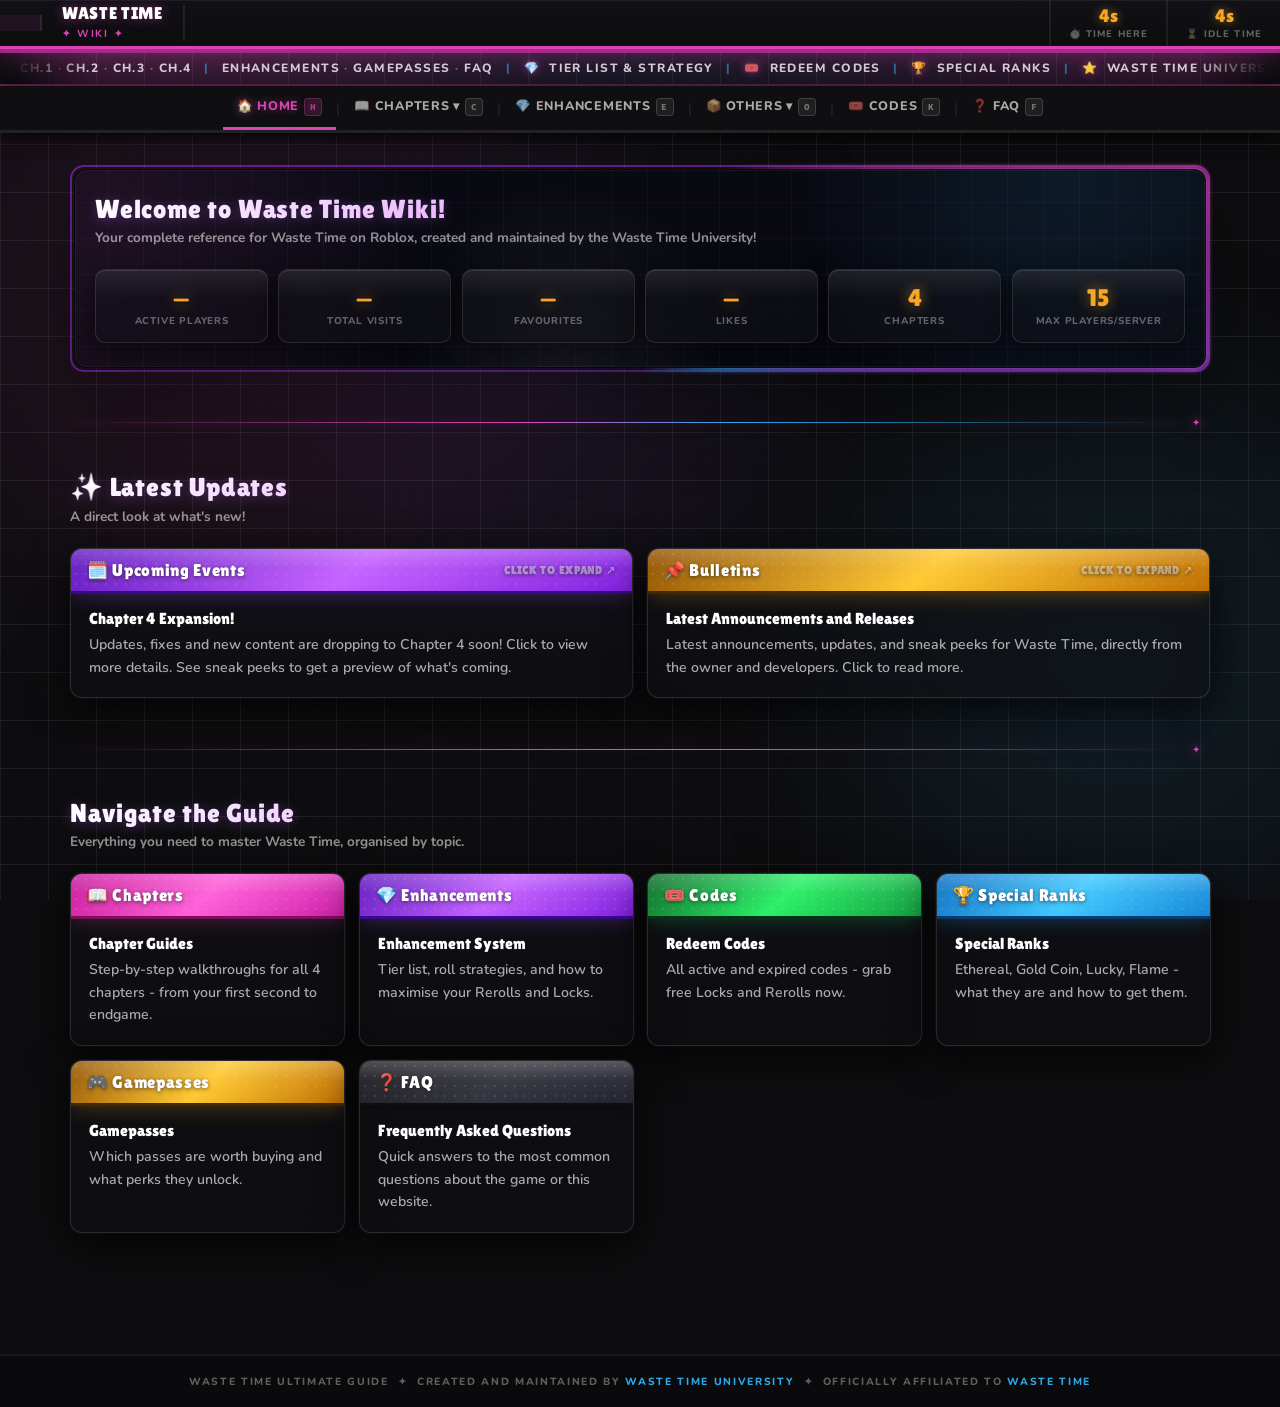
==== Backups/Backup 1/index.html @ 061e4eab "Release 2 HOTFIX + QoL and Optimisation improvements" ====
<!DOCTYPE html>
<html lang="en">
<head>
<meta charset="UTF-8"/>
<meta name="viewport" content="width=device-width, initial-scale=1.0"/>

<title>Waste Time Wiki</title>
<link rel="icon" type="image/png" href="img/favicon.png">
<link rel="stylesheet" href="styles.css"/>


<link rel="preconnect" href="https://fonts.googleapis.com">
<link rel="preconnect" href="https://fonts.gstatic.com" crossorigin>

<link href="https://fonts.googleapis.com/css2?family=Lilita+One&family=Nunito:wght@400;600;700;800;900&display=swap" rel="stylesheet"/>
<link href="https://fonts.googleapis.com/css2?family=Source+Code+Pro:ital,wght@0,200..900;1,200..900&display=swap" rel="stylesheet">
<link href="https://fonts.googleapis.com/css2?family=Rajdhani:wght@500;600;700&family=Oxanium:wght@400;600;700;800&display=swap" rel="stylesheet">
</head>

<body>

<div id="scroll-progress"></div>
<canvas id="bg-canvas"></canvas>

<!-- -- HEADER -- -->
<header class="site-header">
  <div class="header-logo-wrap">
    <img src="img/l_ogo.webp" alt="Waste Time" class="header-logo" onerror="this.style.display='none'"/>
  </div>
  <div class="header-title-block">
    <div class="header-title">WASTE TIME</div>
    <div class="header-sub">✦ Wiki ✦</div>
  </div>
  <div class="header-stats">
    <div class="hstat" title="Time you've spent on this guide">
      <span class="hstat-val" id="hdr-session">0s</span>
      <span class="hstat-lbl">⏱️ Time Here</span>
    </div>
    <div class="hstat">
      <span class="hstat-val" id="hdr-counter">0s</span>
      <span class="hstat-lbl">⏳ Idle Time</span>
    </div>
  </div>
  <button class="nav-hamburger" id="nav-hamburger" onclick="toggleMobileNav()" aria-label="Menu">☰</button>
</header>

<!-- -- TICKER -- -->
<div class="ticker-wrap"><div class="ticker-inner">
  <span class="tk-accent">✦</span>&nbsp; CH.1 <span class="tk-dim">·</span> CH.2 <span class="tk-dim">·</span> CH.3 <span class="tk-dim">·</span> CH.4 <span class="tk-sep">|</span> ENHANCEMENTS <span class="tk-dim">·</span> GAMEPASSES <span class="tk-dim">·</span> FAQ <span class="tk-sep">|</span> <span class="tk-accent">💎</span>&nbsp; TIER LIST &amp; STRATEGY <span class="tk-sep">|</span> <span class="tk-accent">🎟️</span>&nbsp; REDEEM CODES <span class="tk-sep">|</span> <span class="tk-accent">🏆</span>&nbsp; SPECIAL RANKS <span class="tk-sep">|</span> <span class="tk-accent">⭐</span>&nbsp; WASTE TIME UNIVERSITY WIKI <span class="tk-sep">|</span>&nbsp;&nbsp;
  <span class="tk-accent">✦</span>&nbsp; CH.1 <span class="tk-dim">·</span> CH.2 <span class="tk-dim">·</span> CH.3 <span class="tk-dim">·</span> CH.4 <span class="tk-sep">|</span> ENHANCEMENTS <span class="tk-dim">·</span> GAMEPASSES <span class="tk-dim">·</span> FAQ <span class="tk-sep">|</span> <span class="tk-accent">💎</span>&nbsp; TIER LIST &amp; STRATEGY <span class="tk-sep">|</span> <span class="tk-accent">🎟️</span>&nbsp; REDEEM CODES <span class="tk-sep">|</span> <span class="tk-accent">🏆</span>&nbsp; SPECIAL RANKS <span class="tk-sep">|</span> <span class="tk-accent">⭐</span>&nbsp; WASTE TIME UNIVERSITY WIKI <span class="tk-sep">|</span>&nbsp;&nbsp;
</div></div>

<!-- -- NAV -- -->
<nav class="nav-wrapper">
  <div class="nav-inner">
  </div>
  <div class="nav-links" id="nav-links">
    <button class="nav-btn active" id="nav-home" onclick="showTab('home');closeMobileNav()">🏠 Home<span class="kbd-hint">H</span></button>
    <span class="nav-sep">|</span>
    <div class="nav-group">
      <button class="nav-btn" id="nav-chapters" onclick="showTab('chapters');closeMobileNav()">📖 Chapters ▾<span class="kbd-hint">C</span></button>
      <div class="nav-dropdown">
        <button class="nav-dropdown-item" onclick="showTab('chapters');showChapter(1);closeMobileNav()">Chapter 1</button>
        <button class="nav-dropdown-item" onclick="showTab('chapters');showChapter(2);closeMobileNav()">Chapter 2</button>
        <button class="nav-dropdown-item" onclick="showTab('chapters');showChapter(3);closeMobileNav()">Chapter 3</button>
        <button class="nav-dropdown-item" onclick="showTab('chapters');showChapter(4);closeMobileNav()">Chapter 4</button>
      </div>
    </div>
    <span class="nav-sep">|</span>
    <button class="nav-btn" id="nav-enhancements" onclick="showTab('enhancements');closeMobileNav()">💎 Enhancements<span class="kbd-hint">E</span></button>
    <span class="nav-sep">|</span>
    <div class="nav-group">
      <button class="nav-btn" id="nav-others" onclick="showTab('others');closeMobileNav()">📦 Others ▾<span class="kbd-hint">O</span></button>
      <div class="nav-dropdown">
        <button class="nav-dropdown-item" onclick="showTab('others');showOthersTab('special-ranks');closeMobileNav()">🏆 Special Ranks</button>
        <button class="nav-dropdown-item" onclick="showTab('others');showOthersTab('gamepasses');closeMobileNav()">🎮 Gamepasses</button>
      </div>
    </div>
    <span class="nav-sep">|</span>
    <button class="nav-btn" id="nav-codes" onclick="showTab('codes');closeMobileNav()">🎟️ Codes<span class="kbd-hint">K</span></button>
    <span class="nav-sep">|</span>
    <button class="nav-btn" id="nav-faq" onclick="showTab('faq');closeMobileNav()">❓ FAQ<span class="kbd-hint">F</span></button>
  </div>
</nav>

<!-- -- MAIN -- -->
<main class="site-main">

  <!-- HOME -->
  <div id="tab-home" class="tab-panel active">
    <div class="section-block">
    <div class="hero-panel-outer" style="border: 2.5px solid rgba(157, 42, 224, 0.621);">
    <div class="hero-panel">
      <div class="hero-grid-bg"></div>
      <div class="hero-panel-content">
      <div class="section-title">Welcome to Waste Time Wiki!</div>
      <div class="section-sub">Your complete reference for Waste Time on Roblox, created and maintained by the Waste Time University!</div>
      <div class="quick-stat-grid">
        <div class="quick-stat">
          <span class="quick-stat-num" id="stat-active"><span class="skel"></span></span>
          <span class="quick-stat-label">Active Players</span>
          <span class="live-badge" id="live-badge" style="display:none;"><span class="live-dot"></span>LIVE</span>
        </div>
        <div class="quick-stat"><span class="quick-stat-num" id="stat-visits"><span class="skel"></span></span><span class="quick-stat-label">Total Visits</span></div>
        <div class="quick-stat"><span class="quick-stat-num" id="stat-favorites"><span class="skel"></span></span><span class="quick-stat-label">Favourites</span></div>
        <div class="quick-stat"><span class="quick-stat-num" id="stat-likes"><span class="skel"></span></span><span class="quick-stat-label">Likes</span></div>
        <div class="quick-stat"><span class="quick-stat-num">4</span><span class="quick-stat-label">Chapters</span></div>
        <div class="quick-stat"><span class="quick-stat-num" id="stat-maxplayers"><span class="skel"></span></span><span class="quick-stat-label">Max Players/Server</span></div>
      </div>
      </div><!-- end hero-panel-content -->
    </div><!-- end hero-panel -->
    </div><!-- end hero-panel-outer -->
    </div><!-- end section-block -->

    <div class="glow-divider"></div>

        <div class="section-block">
      <div class="section-title">✨ Latest Updates</div> <!--Need to update on arrival of new data...-->
      <div class="section-sub">A direct look at what's new!</div>
      <div class="hero-2col">
        <div class="game-panel home-expand-card" style="cursor:pointer;" onclick="openModal('modal-events')">
          <div class="panel-bar purple">
            <span>🗓️ Upcoming Events</span>
            <span style="margin-left:auto;font-size:0.7rem;font-weight:800;color:rgba(255,255,255,0.45);letter-spacing:0.08em;">CLICK TO EXPAND ↗</span>
          </div>
          <div class="panel-body">
            <div class="card-title">Chapter 4 Expansion!</div>
            <div class="card-body">Updates, fixes and new content are dropping to Chapter 4 soon! Click to view more details. See sneak peeks to get a preview of what's coming.</div>
          </div>
        </div>
        <div class="game-panel home-expand-card" style="cursor:pointer;" onclick="openModal('modal-bulletins')">
          <div class="panel-bar gold">
            <span>📌 Bulletins</span>
            <span style="margin-left:auto;font-size:0.7rem;font-weight:800;color:rgba(255,255,255,0.45);letter-spacing:0.08em;">CLICK TO EXPAND ↗</span>
          </div>
          <div class="panel-body">
            <div class="card-title">Latest Announcements and Releases</div>
            <div class="card-body">Latest announcements, updates, and sneak peeks for Waste Time, directly from the owner and developers. Click to read more.</div>
          </div>
        </div>
      </div>
    </div>

    <div class="glow-divider"></div>

    <div class="section-block">
      <div class="section-title">Navigate the Guide</div>
      <div class="section-sub">Everything you need to master Waste Time, organised by topic.</div>
      <div class="panel-grid" style="grid-template-columns:repeat(auto-fit,minmax(220px,1fr));">
        <div class="game-panel nav-guide-card" style="cursor:pointer" onclick="showTab('chapters');showChapter(1)">
          <div class="panel-bar pink"><span>📖 Chapters</span></div>
          <div class="panel-body">
            <div class="card-title">Chapter Guides</div>
            <div class="card-body">Step-by-step walkthroughs for all 4 chapters - from your first second to endgame.</div>
          </div>
        </div>
        <div class="game-panel nav-guide-card" style="cursor:pointer" onclick="showTab('enhancements')">
          <div class="panel-bar purple"><span>💎 Enhancements</span></div>
          <div class="panel-body">
            <div class="card-title">Enhancement System</div>
            <div class="card-body">Tier list, roll strategies, and how to maximise your Rerolls and Locks.</div>
          </div>
        </div>
        <div class="game-panel nav-guide-card" style="cursor:pointer" onclick="showTab('codes')">
          <div class="panel-bar green"><span>🎟️ Codes</span></div>
          <div class="panel-body">
            <div class="card-title">Redeem Codes</div>
            <div class="card-body">All active and expired codes - grab free Locks and Rerolls now.</div>
          </div>
        </div>
        <div class="game-panel nav-guide-card" style="cursor:pointer" onclick="showTab('others');showOthersTab('special-ranks')">
          <div class="panel-bar blue"><span>🏆 Special Ranks</span></div>
          <div class="panel-body">
            <div class="card-title">Special Ranks</div>
            <div class="card-body">Ethereal, Gold Coin, Lucky, Flame - what they are and how to get them.</div>
          </div>
        </div>
        <div class="game-panel nav-guide-card" style="cursor:pointer" onclick="showTab('others');showOthersTab('gamepasses')">
          <div class="panel-bar gold"><span>🎮 Gamepasses</span></div>
          <div class="panel-body">
            <div class="card-title">Gamepasses</div>
            <div class="card-body">Which passes are worth buying and what perks they unlock.</div>
          </div>
        </div>
        <div class="game-panel nav-guide-card" style="cursor:pointer" onclick="showTab('faq')">
          <div class="panel-bar dark"><span>❓ FAQ</span></div>
          <div class="panel-body">
            <div class="card-title">Frequently Asked Questions</div>
            <div class="card-body">Quick answers to the most common questions about the game or this website.</div>
          </div>
        </div>
      </div>
    </div>
  </div>

  <!-- CHAPTERS -->
  <div id="tab-chapters" class="tab-panel">
    <div class="section-title">Chapter Guides</div>
    <div class="section-sub">Select a chapter below.</div>
    <div class="chapter-tab-row">
      <button class="chapter-pill active" onclick="showChapter(1)">Chapter 1</button>
      <button class="chapter-pill"        onclick="showChapter(2)">Chapter 2</button>
      <button class="chapter-pill"        onclick="showChapter(3)">Chapter 3</button>
      <button class="chapter-pill"        onclick="showChapter(4)">Chapter 4</button>
    </div>

    <div id="chapter-1" class="chapter-content">
      <div class="game-panel" style="margin-bottom:14px;">
        <div class="panel-bar pink"><span>📖 Chapter 1</span><button class="panel-x">✕</button></div>
        <div class="panel-body"><div class="card-title">-</div><div class="card-body">-</div></div>
      </div>
      <div class="panel-grid">
        <div class="game-panel"><div class="panel-bar gold"><span>💰 Currency</span></div><div class="panel-body"><div class="card-title">-</div><div class="card-body">-</div></div></div>
        <div class="game-panel"><div class="panel-bar blue"><span>🎯 Milestones</span></div><div class="panel-body"><div class="card-title">-</div><div class="card-body">-</div></div></div>
        <div class="game-panel"><div class="panel-bar green"><span>💡 Tips</span></div><div class="panel-body"><div class="card-title">-</div><div class="card-body">-</div></div></div>
      </div>
    </div>

    <div id="chapter-2" class="chapter-content" style="display:none;">
      <div class="game-panel" style="margin-bottom:14px;">
        <div class="panel-bar blue"><span>📖 Chapter 2</span><button class="panel-x">✕</button></div>
        <div class="panel-body"><div class="card-title">-</div><div class="card-body">-</div></div>
      </div>
      <div class="coming-soon"><span class="coming-soon-icon">⚙️</span><h3>Data Incoming</h3><p>-</p></div>
    </div>

    <div id="chapter-3" class="chapter-content" style="display:none;">
      <div class="game-panel" style="margin-bottom:14px;">
        <div class="panel-bar gold"><span>📖 Chapter 3</span><button class="panel-x">✕</button></div>
        <div class="panel-body"><div class="card-title">-</div><div class="card-body">-</div></div>
      </div>
      <div class="coming-soon"><span class="coming-soon-icon">⚙️</span><h3>Data Incoming</h3><p>-</p></div>
    </div>

    <div id="chapter-4" class="chapter-content" style="display:none;">
      <div class="game-panel" style="margin-bottom:14px;">
        <div class="panel-bar purple"><span>📖 Chapter 4</span><button class="panel-x">✕</button></div>
        <div class="panel-body"><div class="card-title">-</div><div class="card-body">-</div></div>
      </div>
      <div class="coming-soon"><span class="coming-soon-icon">⚙️</span><h3>Data Incoming</h3><p>-</p></div>
    </div>
  </div>

  <!-- ENHANCEMENTS -->
  <div id="tab-enhancements" class="tab-panel">
  <!-- Enhancement tab-specific inline styles used only for the tier list and enhancement cards -->
  <style>
  /* Enhancement tab-specific styles */
  .enh-pill{padding:6px 14px;border-radius:20px;font-size:0.75rem;font-weight:800;letter-spacing:0.06em;display:inline-flex;align-items:center;gap:6px;}
  .enh-pill.green{background:rgba(34,196,94,0.12);border:1.5px solid rgba(34,196,94,0.4);color:#22c45e;}
  .enh-pill.purple{background:rgba(168,85,247,0.12);border:1.5px solid rgba(168,85,247,0.4);color:#c084fc;}
  .enh-pill.blue{background:rgba(46,168,232,0.12);border:1.5px solid rgba(46,168,232,0.4);color:#2ea8e8;}
  .enh-pill.gold{background:rgba(245,166,35,0.12);border:1.5px solid rgba(245,166,35,0.4);color:#f5a623;}
  .enh-pill.black{background:rgba(80, 80, 79, 0.12);border:1.5px solid rgba(15, 15, 15, 0.4);color:#040404;}
  .tier-row{display:grid;grid-template-columns:60px 1fr 110px 90px;align-items:center;gap:10px;padding:9px 14px;border-radius:8px;margin-bottom:5px;border:1.5px solid transparent;cursor:pointer;transition:all .18s;position:relative;background:rgba(255,255,255,0.02);overflow:hidden;}
  .tier-row::after{content:'';position:absolute;inset:0;background:var(--tier-grad,transparent);opacity:0.13;pointer-events:none;border-radius:8px;transition:opacity .18s;}
  .tier-row:hover::after{opacity:0.22;}
  .tier-row:hover{background:rgba(255,255,255,0.05);}
  .tier-row.active{background:rgba(255,255,255,0.06);border-color:rgba(255,255,255,0.15);}
  .tier-left-bar{position:absolute;left:0;top:5px;bottom:5px;width:3px;border-radius:3px;}
  .tier-badge{font-family:'Lilita One',cursive;font-size:0.95rem;padding:4px 0;border-radius:6px;text-align:center;font-weight:700;border:2px solid currentColor;width:48px;}
  .tier-rarity{font-size:0.88rem;font-weight:700;color:rgba(255,255,255,0.6);}
  .tier-boost{font-family:'Lilita One',cursive;font-size:1.05rem;text-align:right;}
  .tier-access{font-size:0.68rem;font-weight:800;text-align:right;white-space:nowrap;overflow:visible;}
  .method-card{display:flex;gap:14px;align-items:flex-start;padding:13px 14px;border-radius:8px;background:rgba(255,255,255,0.03);border:1.5px solid rgba(255,255,255,0.07);margin-bottom:8px;transition:border-color .18s;}
  .method-card:hover{border-color:rgba(255,255,255,0.13);}
  .method-icon{font-size:1.5rem;flex-shrink:0;width:42px;height:42px;display:flex;align-items:center;justify-content:center;border-radius:8px;background:rgba(255,255,255,0.05);}
  .method-title{font-family:'Nunito',sans-serif;font-weight:800;font-size:0.93rem;color:#fff;margin-bottom:4px;}
  .method-desc{font-size:0.82rem;font-weight:600;color:rgba(255,255,255,0.52);line-height:1.58;}
  .shop-card{border-radius:10px;padding:14px 10px;text-align:center;position:relative;border:2px solid transparent;transition:all .18s;cursor:default;}
  .shop-card:hover{transform:translateY(-2px);}
  .shop-card.reroll{background:linear-gradient(160deg,#2a1050,#1a0838);border-color:rgba(168,85,247,0.4);}
  .shop-card.lock{background:linear-gradient(160deg,#102050,#081030);border-color:rgba(46,168,232,0.4);}
  .shop-card.best{border-color:var(--gold);box-shadow:0 0 18px rgba(245,166,35,0.2);}
  .best-tag{position:absolute;top:-10px;left:50%;transform:translateX(-50%);background:var(--gold);color:#000;font-size:0.6rem;font-weight:900;padding:2px 10px;border-radius:10px;letter-spacing:0.08em;white-space:nowrap;}
  .shop-amount{font-family:'Lilita One',cursive;font-size:1.15rem;color:#fff;display:block;margin:6px 0 2px;}
  .shop-price{font-size:0.8rem;font-weight:800;color:var(--gold);display:flex;align-items:center;justify-content:center;gap:4px;margin-top:5px;}
  .sim-ccy-row{display:flex;align-items:center;gap:10px;padding:8px 10px;border-radius:7px;margin-bottom:5px;background:#111115;border:1.5px solid rgba(255,255,255,0.06);transition:border-color .18s;}
  .sim-ccy-row:hover{border-color:rgba(255,255,255,0.14);}
  .ccy-icon{width:32px;height:32px;border-radius:7px;display:flex;align-items:center;justify-content:center;font-size:1.1rem;flex-shrink:0;}
  .ccy-name{font-weight:800;font-size:0.9rem;flex:1;}
  .ccy-tag{font-size:0.6rem;font-weight:800;padding:2px 7px;border-radius:5px;white-space:nowrap;}
  .ch-block{border-radius:9px;overflow:hidden;border:1.5px solid;}
  .ch-header{padding:8px 14px;font-family:'Lilita One',cursive;font-size:0.9rem;text-shadow:0 1px 3px rgba(0,0,0,0.5);}
  .ch-body{padding:10px 12px;}
  .updated-pill{display:inline-flex;align-items:center;gap:7px;padding:5px 13px;border-radius:20px;background:rgba(34,196,94,0.1);border:1.5px solid rgba(34,196,94,0.3);font-size:0.72rem;font-weight:800;color:#22c45e;letter-spacing:0.05em;margin-bottom:18px;}
  .blink-dot{width:7px;height:7px;border-radius:50%;background:#22c45e;box-shadow:0 0 6px #22c45e;animation:blinkDot 1.4s ease-in-out infinite;}
  @keyframes blinkDot{0%,100%{opacity:1;box-shadow:0 0 6px #22c45e}50%{opacity:0.2;box-shadow:none}}
  @media(max-width:500px){
    .tier-row{grid-template-columns:52px 1fr 90px auto;gap:6px;padding:8px 10px;}
    .tier-access{font-size:0.62rem;max-width:80px;text-align:right;}
    .tier-boost{font-size:0.9rem;}
    .tier-list-header{grid-template-columns:52px 1fr 90px auto !important;gap:6px !important;padding:0 10px 8px !important;}
  }
  </style>

    <div class="section-title">💎 Enhancements</div>
    <div class="section-sub">Randomised boost multipliers applied to each in-game currency - one of the most impactful progression systems in Waste Time.</div>

    <!-- Updated pill -->
    <div class="updated-pill"><span class="blink-dot"></span>Last Updated: 18 May 2026, 5:30 PM (UTC)</div>

    <!-- Enhancement banner -->
    <div class="enh-screenshot-wrap">
      <img src="img/EnhImg.png" alt="Image of the enhancements area - glowing crystals and pink energy in Waste Time" class="enh-screenshot">
      <div class="enh-screenshot-overlay">
        <span class="enh-screenshot-tag">✦ Enhancement Area</span>
      </div>
    </div>

    <!-- Intro paragraph -->
    <div style="padding:16px 18px;border-radius:10px;background:rgba(255,255,255,0.03);border:1.5px solid rgba(255,255,255,0.07);margin-bottom:22px;font-size:0.88rem;font-weight:600;color:rgba(255,255,255,0.62);line-height:1.75;">
      <strong style="color:#fff;font-size:0.95rem;">Enhancements</strong> are a randomised multiplier system in Waste Time that applies a permanent boost to the gain rate of most in-game currencies. Once unlocked at <span style="color:var(--gold);font-weight:800;">1 Sx Time</span> in Chapter 1, most currencies you own receives its own enhancement slot. You spend a <span style="color:#a855f7;font-weight:800;">Reroll</span> to randomly assign a new tier to a slot, and a <span style="color:#2ea8e8;font-weight:800;">Lock</span> to protect a slot you're happy with, from future rerolls. Tiers range from the common <span style="color:#22c45e;font-weight:800;">F (1×)</span> all the way up to the best <span style="color:#d946ef;font-weight:800;">P+ (49.99×)</span> - a multiplier difference that can compress days of grinding into hours. The two highest tiers, P and P+, are gated behind the <span style="color:#a855f7;font-weight:800;">Chapter 2 Upgrade Tree</span>, making that upgrade a significant progression milestone. Managing your Rerolls and Locks strategically - prioritising high-tier rolls on your most active currencies and using Locks to protect them - is one of the highest-leverage habits in the game.
    </div>
    <div style="display:flex;gap:8px;flex-wrap:wrap;margin-bottom:26px;">
      <span class="enh-pill green">✅ Unlocked at 1 Sx Time - Chapter 1</span>
      <span class="enh-pill purple">🔒 P &amp; P+ require CH2 Upgrade Tree</span>
      <span class="enh-pill blue">🪙 Applies to most in-game currencies</span>
      <span class="enh-pill gold">📊 10 tiers total</span>
    </div>

    <!-- Row 1: What are they + Why they matter -->
    <div class="hero-2col" style="margin-bottom:16px;align-items:start;">
      <div class="game-panel">
        <div class="panel-bar purple"><span>💎 What Are Enhancements?</span></div>
        <div class="panel-body" style="display:flex;flex-direction:column;gap:8px;">
          <div class="method-card">
            <div class="method-icon">🎲</div>
            <div>
              <div class="method-title">Randomised Boosts</div>
              <div class="method-desc">Each currency gets a randomly assigned enhancement tier when you <span style="color:#fbbf24;font-weight:800;">Reroll</span>. The tier determines the <span style="color:var(--gold);font-weight:800;">multiplier</span> applied to that currency's gain rate.</div>
            </div>
          </div>
          <div class="method-card">
            <div class="method-icon">🔒</div>
            <div>
              <div class="method-title">Locking Good Rolls</div>
              <div class="method-desc">Found a great tier? Spend a <span style="color:#2ea8e8;font-weight:800;">Lock</span> to preserve it. Locked slots are untouched by future rerolls, letting you protect high-value enhancements.</div>
            </div>
          </div>
          <div class="method-card">
            <div class="method-icon">🔑</div>
            <div>
              <div class="method-title">Unlock Condition</div>
              <div class="method-desc">The Enhancement system unlocks in <span style="color:#22c45e;font-weight:800;">Chapter 1</span> once you reach <span style="color:var(--gold);font-weight:800;">1 Sx Time</span>. Every currency you subsequently unlock will receive an enhancement slot.</div>
            </div>
          </div>
        </div>
      </div>

      <div class="game-panel">
        <div class="panel-bar gold"><span>⚡ Why Enhancements Matter</span></div>
        <div class="panel-body">
          <div class="stat-row"><div class="stat-label">Best tier before CH2 Upgrade Tree</div><div class="stat-value" style="color:#ff4444;">S++ : 14.99×</div></div>
          <div class="stat-row"><div class="stat-label">Best tier with CH2 Upgrade Tree</div><div class="stat-value" style="color:#d946ef;">P+ : 49.99×</div></div>
          <div class="stat-row"><div class="stat-label">Applies to</div><div class="stat-value" style="color:#2ea8e8;">All currencies</div></div>
          <div class="stat-row"><div class="stat-label">Boost type</div><div class="stat-value" style="color:#22c45e;">Multiplicative</div></div>
          <div style="margin-top:14px;padding:12px;border-radius:8px;background:rgba(245,166,35,0.08);border:1.5px solid rgba(245,166,35,0.3);">
            <div style="font-size:0.75rem;font-weight:800;color:var(--gold);margin-bottom:5px;">⚠️ High Impact System</div>
            <div style="font-size:0.82rem;font-weight:600;color:rgba(255,255,255,0.6);line-height:1.6;">Enhancement multipliers are <span style="color:var(--gold);font-weight:800;">extremely impactful</span> - the gap between F-tier and P+-tier on a primary currency can save <span style="color:#ef4444;font-weight:800;">hours or even days</span> of grinding. Prioritise locking high-tier rolls on your most-used currencies first.</div>
          </div>
          <div style="margin-top:10px;padding:12px;border-radius:8px;background:rgba(168,85,247,0.08);border:1.5px solid rgba(168,85,247,0.3);">
            <div style="font-size:0.75rem;font-weight:800;color:#c084fc;margin-bottom:5px;">💡 Pre-CH2 Milestone</div>
            <div style="font-size:0.82rem;font-weight:600;color:rgba(255,255,255,0.6);line-height:1.6;">Without the <span style="color:#a855f7;font-weight:800;">Chapter 2 Upgrade Tree</span>, the highest tier you can roll is <span style="color:#ff4444;font-weight:800;">S++</span> (14.99×). Getting S++ across all active currencies before CH2 is a strong progression target, if you have enough <span style="color:#2ea8e8;font-weight:800;">Locks</span> and <span style="color:#fbbf24;font-weight:800;">Rerolls</span>.</div>
          </div>
        </div>
      </div>
    </div>

    <!-- Enhancement Tiers -->
    <div class="game-panel" style="margin-bottom:16px;" data-no-tilt>
      <div class="panel-bar purple"><span>📊 All Enhancement Tiers</span></div>
      <div class="panel-body">
        <div style="display:flex;align-items:center;justify-content:space-between;flex-wrap:wrap;gap:8px;margin-bottom:10px;">
          <div style="font-size:0.78rem;font-weight:700;color:rgba(255,255,255,0.38);">Click any tier row to expand details - click again to close. Tiers marked 🔒 require the <span style="color:#a855f7;">CH2 Upgrade Tree</span> to appear in your roll pool.</div>
          <button id="compare-toggle-btn" class="compare-toggle-btn" onclick="toggleCompareMode()">⚡ Compare Tiers</button>
        </div>
        <!-- Compare slot picker panel -->
        <div id="compare-slot-panel">
          <div class="compare-slots-row">
            <div class="compare-slot" id="compare-slot-a">
              <div class="compare-slot-label">Tier A</div>
              <div class="compare-slot-tier" id="slot-a-tier">—</div>
              <div class="compare-slot-mult" id="slot-a-mult" style="display:none;"></div>
              <div class="compare-slot-empty-hint" id="slot-a-hint">Drag or tap a tier row</div>
            </div>
            <div class="compare-vs-divider">VS</div>
            <div class="compare-slot" id="compare-slot-b">
              <div class="compare-slot-label">Tier B</div>
              <div class="compare-slot-tier" id="slot-b-tier">—</div>
              <div class="compare-slot-mult" id="slot-b-mult" style="display:none;"></div>
              <div class="compare-slot-empty-hint" id="slot-b-hint">Drag or tap a tier row</div>
            </div>
          </div>
          <div class="compare-step-hint" id="compare-step-hint">👇 Drag or tap any tier row to select Tier A</div>
          <button class="compare-reset-btn" onclick="resetCompareSlots()">↺ Reset Selection</button>
          <div class="compare-drag-hint"><span class="drag-icon">☰</span> Drag rows onto slots — works on mobile too</div>
        </div>
        <div class="tier-hint" id="tier-hint">👆 tap a row to see tips &amp; advice</div>
        <!-- Table header -->
        <div class="tier-list-header" style="display:grid;grid-template-columns:60px 1fr 110px 90px;gap:14px;padding:0 14px 10px;font-size:0.62rem;font-weight:800;letter-spacing:0.14em;text-transform:uppercase;color:rgba(255,255,255,0.3);">
          <div>Tier</div><div>Roll Chance</div><div style="text-align:right;">Multiplier</div><div style="text-align:right;">Access</div>
        </div>
        <!-- F -->
        <div class="tier-row" onclick="enhTierClick(this,'F')" style="--tier-grad:linear-gradient(90deg,#22c45e,transparent);">
          <div class="tier-left-bar" style="background:#22c45e;"></div>
          <div class="tier-badge" style="color:#22c45e;border-color:#22c45e;">F</div>
          <div class="tier-rarity">18.78%</div>
          <div class="tier-boost" style="color:#22c45e;">1×</div>
          <div class="tier-access" style="color:rgba(255,255,255,0.3);">Base</div>
        </div>
        <!-- D -->
        <div class="tier-row" onclick="enhTierClick(this,'D')" style="--tier-grad:linear-gradient(90deg,#4ade80,transparent);">
          <div class="tier-left-bar" style="background:#4ade80;"></div>
          <div class="tier-badge" style="color:#4ade80;border-color:#4ade80;">D</div>
          <div class="tier-rarity">17.84%</div>
          <div class="tier-boost" style="color:#4ade80;">1.5×</div>
          <div class="tier-access" style="color:rgba(255,255,255,0.3);">Base</div>
        </div>
        <!-- C -->
        <div class="tier-row" onclick="enhTierClick(this,'C')" style="--tier-grad:linear-gradient(90deg,#bef264,transparent);">
          <div class="tier-left-bar" style="background:#bef264;"></div>
          <div class="tier-badge" style="color:#bef264;border-color:#bef264;">C</div>
          <div class="tier-rarity">15.96%</div>
          <div class="tier-boost" style="color:#bef264;">2.2×</div>
          <div class="tier-access" style="color:rgba(255,255,255,0.3);">Base</div>
        </div>
        <!-- B -->
        <div class="tier-row" onclick="enhTierClick(this,'B')" style="--tier-grad:linear-gradient(90deg,#fbbf24,transparent);">
          <div class="tier-left-bar" style="background:#fbbf24;"></div>
          <div class="tier-badge" style="color:#fbbf24;border-color:#fbbf24;">B</div>
          <div class="tier-rarity">14.08%</div>
          <div class="tier-boost" style="color:#fbbf24;">3.5×</div>
          <div class="tier-access" style="color:rgba(255,255,255,0.3);">Base</div>
        </div>
        <!-- A -->
        <div class="tier-row" onclick="enhTierClick(this,'A')" style="--tier-grad:linear-gradient(90deg,#f59e0b,transparent);">
          <div class="tier-left-bar" style="background:#f59e0b;"></div>
          <div class="tier-badge" style="color:#f59e0b;border-color:#f59e0b;">A</div>
          <div class="tier-rarity">11.27%</div>
          <div class="tier-boost" style="color:#f59e0b;">5×</div>
          <div class="tier-access" style="color:rgba(255,255,255,0.3);">Base</div>
        </div>
        <!-- S -->
        <div class="tier-row" onclick="enhTierClick(this,'S')" style="--tier-grad:linear-gradient(90deg,#f97316,transparent);">
          <div class="tier-left-bar" style="background:#f97316;"></div>
          <div class="tier-badge" style="color:#f97316;border-color:#f97316;">S</div>
          <div class="tier-rarity">9.39%</div>
          <div class="tier-boost" style="color:#f97316;">7.7×</div>
          <div class="tier-access" style="color:rgba(255,255,255,0.3);">Base</div>
        </div>
        <!-- S+ -->
        <div class="tier-row" onclick="enhTierClick(this,'S+')" style="--tier-grad:linear-gradient(90deg,#ef4444,transparent);">
          <div class="tier-left-bar" style="background:#ef4444;"></div>
          <div class="tier-badge" style="color:#ef4444;border-color:#ef4444;">S+</div>
          <div class="tier-rarity">7.51%</div>
          <div class="tier-boost" style="color:#ef4444;">10.99×</div>
          <div class="tier-access" style="color:rgba(255,255,255,0.3);">Base</div>
        </div>
        <!-- S++ - peak before CH2 -->
        <div class="tier-row" onclick="enhTierClick(this,'S++')" style="background:rgba(255,30,30,0.06);border-color:rgba(255,50,50,0.2);--tier-grad:linear-gradient(90deg,#ff2222,transparent);">
          <div class="tier-left-bar" style="background:#ff2222;"></div>
          <div class="tier-badge" style="color:#ff2222;border-color:#ff2222;text-shadow:0 0 8px rgba(255,50,50,0.7);">S++</div>
          <div class="tier-rarity">1.88%</div>
          <div class="tier-boost" style="color:#ff2222;text-shadow:0 0 10px rgba(255,50,50,0.5);">14.99×</div>
          <div class="tier-access" style="color:#ff6666;font-weight:800;">CH1 Peak (Base)</div>
        </div>
        <!-- Locked divider -->
        <div style="display:flex;align-items:center;gap:10px;margin:14px 0 10px;">
          <div style="flex:1;height:1px;background:linear-gradient(90deg,transparent,rgba(168,85,247,0.55));"></div>
          <div style="font-size:0.7rem;font-weight:800;color:#a855f7;letter-spacing:0.1em;white-space:nowrap;">🔒 CHAPTER 2 UPGRADE TREE REQUIRED</div>
          <div style="flex:1;height:1px;background:linear-gradient(90deg,rgba(168,85,247,0.55),transparent);"></div>
        </div>
        <!-- P -->
        <div class="tier-row" onclick="enhTierClick(this,'P')" style="background:rgba(168,85,247,0.06);border-color:rgba(168,85,247,0.2);--tier-grad:linear-gradient(90deg,#a855f7,transparent);">
          <div class="tier-left-bar" style="background:#a855f7;"></div>
          <div class="tier-badge" style="color:#a855f7;border-color:#a855f7;text-shadow:0 0 8px rgba(168,85,247,0.8);">P</div>
          <div class="tier-rarity">3.29%</div>
          <div class="tier-boost" style="color:#a855f7;text-shadow:0 0 10px rgba(168,85,247,0.5);">25.99×</div>
          <div class="tier-access" style="color:#a855f7;font-weight:800;">🔒 100m Stars</div>
        </div>
        <!-- P+ -->
        <div class="tier-row" onclick="enhTierClick(this,'P+')" style="background:rgba(217,70,239,0.07);border-color:rgba(217,70,239,0.25);--tier-grad:linear-gradient(90deg,#d946ef,transparent);">
          <div class="tier-left-bar" style="background:#d946ef;"></div>
          <div class="tier-badge" style="color:#d946ef;border-color:#d946ef;text-shadow:0 0 8px rgba(217,70,239,0.8);">P+</div>
          <div class="tier-rarity">7.5%</div>
          <div class="tier-boost" style="color:#d946ef;text-shadow:0 0 10px rgba(217,70,239,0.5);">49.99×</div>
          <div class="tier-access" style="color:#d946ef;font-weight:800;">🔒 1 Qa Stars</div>
        </div>
        <!-- Detail expand box -->
        <div id="enh-tier-detail"><div class="enh-detail-inner"></div></div>
        <!-- Tier comparison box -->
        <div id="tier-compare-box"><div class="compare-inner" id="compare-inner"></div></div>
      </div>
    </div>

    <!-- Currencies -->
    <div class="game-panel" data-no-tilt style="margin-bottom:16px;">
      <div class="panel-bar blue"><span>🪙 Currencies with Enhancements</span></div>
      <div class="panel-body">
        <div style="font-size:0.83rem;font-weight:600;color:rgba(255,255,255,0.55);margin-bottom:16px;line-height:1.6;">
          Nearly <span style="color:var(--gold);font-weight:800;">every currency</span> across all four chapters has an enhancement slot. Some Chapter 3 currencies require specific upgrade nodes before their enhancement slot is available - details shown per currency below.
        </div>
        <div style="display:grid;grid-template-columns:repeat(auto-fit,minmax(200px,1fr));gap:12px;">

          <!-- CH1 -->
          <div class="ch-block" style="border-color:rgba(46,168,232,0.3);">
            <div class="ch-header" style="background:linear-gradient(135deg,#0d6ec0,#3ec8ff);">📖 Chapter 1</div>
            <div class="ch-body" style="background:rgba(46,168,232,0.05);">
              <div class="sim-ccy-row">
                <div class="ccy-icon" style="background:rgba(245,166,35,0.15);">⏳</div><div class="ccy-name">Time</div>
              </div>
              <div class="sim-ccy-row">
                <div class="ccy-icon" style="background:rgba(217,70,180,0.15);">♾️</div><div class="ccy-name">Eons</div>
              </div>
              <div class="sim-ccy-row">
                <div class="ccy-icon" style="background:rgba(255,80,80,0.15);">🌌</div><div class="ccy-name">Universes</div>
              </div>
              <div class="sim-ccy-row">
                <div class="ccy-icon" style="background:rgba(100,200,255,0.15);">⭐</div><div class="ccy-name">Stars</div>
              </div>
            </div>
          </div>

          <!-- CH2 -->
          <div class="ch-block" style="border-color:rgba(168,85,247,0.3);">
            <div class="ch-header" style="background:linear-gradient(135deg,#6018c0,#c460ff);">📖 Chapter 2</div>
            <div class="ch-body" style="background:rgba(168,85,247,0.05);">
              <div class="sim-ccy-row">
                <div class="ccy-icon" style="background:rgba(245,166,35,0.15);">⏱️</div><div class="ccy-name">Grand Time</div>
              </div>
              <div class="sim-ccy-row">
                <div class="ccy-icon" style="background:rgba(100,200,130,0.15);">🌿</div><div class="ccy-name">Generations</div>
              </div>
            </div>
          </div>

          <!-- CH3 -->
          <div class="ch-block" style="border-color:rgba(34,196,94,0.3);">
            <div class="ch-header" style="background:linear-gradient(135deg,#0c6828,#28f065);">📖 Chapter 3</div>
            <div class="ch-body" style="background:rgba(34,196,94,0.05);">
              <!-- Fragments - Lamppost -->
              <div class="sim-ccy-row" style="flex-direction:column;align-items:flex-start;gap:4px;">
                <div style="display:flex;align-items:center;gap:10px;width:100%;">
                  <div class="ccy-icon" style="background:rgba(180,180,255,0.15);">💎</div>
                  <div class="ccy-name">Fragments</div>
                </div>
                <div style="font-size:0.68rem;color:rgba(255,255,255,0.35);font-weight:700;padding-left:42px;">🔒 CH3 Lamppost: 350 Sx Fragments</div>
              </div>
              <!-- Mercury - Lamppost -->
              <div class="sim-ccy-row" style="flex-direction:column;align-items:flex-start;gap:4px;">
                <div style="display:flex;align-items:center;gap:10px;width:100%;">
                  <div class="ccy-icon" style="background:rgba(180,180,180,0.12);">🪨</div>
                  <div class="ccy-name">Mercury</div>
                </div>
                <div style="font-size:0.68rem;color:rgba(255,255,255,0.35);font-weight:700;padding-left:42px;">🔒 CH3 Lamppost: 350 Sx Fragments</div>
              </div>
              <!-- Dark Fragments - Tree -->
              <div class="sim-ccy-row" style="flex-direction:column;align-items:flex-start;gap:4px;">
                <div style="display:flex;align-items:center;gap:10px;width:100%;">
                  <div class="ccy-icon" style="background:rgba(40,40,80,0.5);">🖤</div>
                  <div class="ccy-name">Dark Fragments</div>
                </div>
                <div style="font-size:0.68rem;color:rgba(255,255,255,0.35);font-weight:700;padding-left:42px;">🔒 Evolved Tree: 15m D. Stars</div>
              </div>
              <!-- Dark Stars - Tree -->
              <div class="sim-ccy-row" style="flex-direction:column;align-items:flex-start;gap:4px;">
                <div style="display:flex;align-items:center;gap:10px;width:100%;">
                  <div class="ccy-icon" style="background:rgba(40,40,80,0.5);">✦</div>
                  <div class="ccy-name">Dark Stars</div>
                </div>
                <div style="font-size:0.68rem;color:rgba(255,255,255,0.35);font-weight:700;padding-left:42px;">🔒 Evolved Tree: 92.5m D. Stars</div>
              </div>
            </div>
          </div>

          <!-- CH4 -->
          <div class="ch-block" style="border-color:rgba(245,166,35,0.2);">
            <div class="ch-header" style="background:linear-gradient(135deg,#905000,#ffc830);">📖 Chapter 4</div>
            <div class="ch-body" style="background:rgba(245,166,35,0.04);text-align:center;padding:24px 12px;color:rgba(255,255,255,0.3);font-size:0.82rem;font-weight:700;">No enhancements available yet...</div>
          </div>

        </div>
      </div>
    </div>

    <!-- Getting Rerolls & Locks -->
    <div class="game-panel" style="margin-bottom:16px;" data-no-tilt>
      <div class="panel-bar green"><span>🎲 Getting Rerolls &amp; Locks</span></div>
      <div class="panel-body">
        <div style="font-size:0.83rem;font-weight:600;color:rgba(255,255,255,0.55);margin-bottom:14px;line-height:1.6;">Multiple sources exist for both Rerolls and Locks. Listed below from most to least effective for consistent free gain.</div>
        <div class="method-card">
          <div class="method-icon">🎟️</div>
          <div>
            <div class="method-title">Redeem Codes &nbsp;<span style="font-size:0.63rem;background:rgba(34,196,94,0.2);color:#22c45e;padding:2px 8px;border-radius:5px;font-weight:800;">BEST FREE SOURCE</span></div>
            <div class="method-desc">Active codes frequently bundle large numbers of Locks and Rerolls. Check the <span style="color:#2ea8e8;font-weight:800;">Codes tab</span> on this site and redeem every code the moment it drops - this is consistently the best free source of both resources.</div>
          </div>
        </div>
        <div class="method-card">
          <div class="method-icon">🎪</div>
          <div>
            <div class="method-title">Event Drops &nbsp;<span style="font-size:0.63rem;background:rgba(245,158,11,0.2);color:#f59e0b;padding:2px 8px;border-radius:5px;font-weight:800;">HIGH YIELD</span></div>
            <div class="method-desc">Participating in the <span style="color:#f59e0b;font-weight:800;">ongoing in-game event</span> regularly drops significant quantities of Locks and Rerolls. Staying active during events is one of the fastest ways to stockpile both.</div>
          </div>
        </div>
        <div class="method-card">
          <div class="method-icon">📋</div>
          <div>
            <div class="method-title">Daily Quests &nbsp;<span style="font-size:0.63rem;background:rgba(251,191,36,0.2);color:#fbbf24;padding:2px 8px;border-radius:5px;font-weight:800;">HIGH YIELD</span></div>
            <div class="method-desc"><span style="color:#fbbf24;font-weight:800;">Daily quests</span> reward a substantial amount of Locks and Rerolls on completion. Completing your quests every day accumulates into a sizeable stockpile over time.</div>
          </div>
        </div>
        <div class="method-card">
          <div class="method-icon">📺</div>
          <div>
            <div class="method-title">Watch Ad - Free Rewards</div>
            <div class="method-desc">Available directly inside the Enhance menu. Watching an ad rewards <span style="color:#a855f7;font-weight:800;">+6 Rerolls</span> and <span style="color:#2ea8e8;font-weight:800;">+3 Locks</span> for free. Availability varies by region and time.</div>
          </div>
        </div>
        <div class="method-card">
          <div class="method-icon">⏱️</div>
          <div>
            <div class="method-title" style="color:rgba(255,255,255,0.55);">Passive Base Rate [ONLY IN CHAPTER 1] &nbsp;<span style="font-size:0.63rem;background:rgba(255,255,255,0.06);color:rgba(255,255,255,0.3);padding:2px 8px;border-radius:5px;font-weight:800;">SLOWEST</span></div>
            <div class="method-desc">Rerolls and Locks accrue passively around the clock, but the base rate is slow. Don't rely on this as your primary method - treat it as a bonus during long idle sessions.
              <div style="display:flex;gap:8px;margin-top:9px;flex-wrap:wrap;">
                <span style="background:rgba(168,85,247,0.15);border:1px solid rgba(168,85,247,0.3);padding:4px 12px;border-radius:6px;font-size:0.78rem;font-weight:800;color:#a855f7;">🎲 1 Reroll every 5 min (+2 every 5 min with <span style="color: #3cd1ff;">2x Rerolls</span> gamepass)</span>
                <span style="background:rgba(46,168,232,0.15);border:1px solid rgba(46,168,232,0.3);padding:4px 12px;border-radius:6px;font-size:0.78rem;font-weight:800;color:#2ea8e8;">🔒 1 Lock every 20 min</span>
              </div>
            </div>
          </div>
        </div>
      </div>
    </div>

    <!-- Shop & Game Passes -->
    <div class="game-panel" data-no-tilt>
      <div class="panel-bar gold"><span>🛒 Shop &amp; Game Passes</span></div>
      <div class="panel-body">
        <div style="font-size:0.83rem;font-weight:600;color:rgba(255,255,255,0.55);margin-bottom:16px;line-height:1.6;">Rerolls and Locks can be purchased with <span style="color:var(--gold);font-weight:800;">Robux (⬡)</span> in the Enhance shop (Can be opened from the Enhance menu). The Best Deal tiers offer the highest value per Robux spent.</div>

        <!-- Free ad banner -->
        <div style="margin-bottom:18px;padding:12px 16px;border-radius:8px;background:rgba(46,168,232,0.07);border:1.5px solid rgba(46,168,232,0.25);display:flex;align-items:center;gap:14px;flex-wrap:wrap;" class="ad-rewards-banner">
          <div style="font-size:1.6rem;flex-shrink:0;">📺</div>
          <div style="flex:1;min-width:120px;">
            <div style="font-weight:800;font-size:0.9rem;margin-bottom:2px;">Free Rewards via Ad</div>
            <div style="font-size:0.78rem;color:rgba(255,255,255,0.45);">Watch an ad from the Enhance menu to earn free resources. No purchase required.</div>
          </div>
          <div class="ad-reward-badges" style="display:flex;gap:8px;flex-wrap:wrap;">
            <span style="background:rgba(168,85,247,0.2);border:1.5px solid rgba(168,85,247,0.4);padding:6px 14px;border-radius:8px;font-family:'Lilita One',cursive;font-size:0.88rem;color:#a855f7;">+6 Rerolls</span>
            <span style="background:rgba(46,168,232,0.2);border:1.5px solid rgba(46,168,232,0.4);padding:6px 14px;border-radius:8px;font-family:'Lilita One',cursive;font-size:0.88rem;color:#2ea8e8;">+3 Locks</span>
          </div>
        </div>

        <!-- Two-col shop -->
        <div style="display:grid;grid-template-columns:1fr 1fr;gap:18px;">
          <!-- Rerolls -->
          <div>
            <div style="font-family:'Lilita One',cursive;font-size:1rem;color:#a855f7;margin-bottom:10px;text-shadow:0 0 12px rgba(168,85,247,0.4);">💎 Rerolls</div>
            <div style="display:grid;grid-template-columns:1fr 1fr;gap:6px;margin-bottom:6px;">
              <div class="shop-card reroll" style="padding:10px 8px;"><span class="shop-amount">+4</span><div style="font-size:0.6rem;color:rgba(255,255,255,0.35);margin-bottom:2px;">Rerolls</div><div class="shop-price">⬡ 19</div></div>
              <div class="shop-card reroll" style="padding:10px 8px;"><span class="shop-amount">+15</span><div style="font-size:0.6rem;color:rgba(255,255,255,0.35);margin-bottom:2px;">Rerolls</div><div class="shop-price">⬡ 69</div></div>
              <div class="shop-card reroll" style="padding:10px 8px;"><span class="shop-amount">+36</span><div style="font-size:0.6rem;color:rgba(255,255,255,0.35);margin-bottom:2px;">Rerolls</div><div class="shop-price">⬡ 149</div></div>
              <div class="shop-card reroll" style="padding:10px 8px;"><span class="shop-amount">+80</span><div style="font-size:0.6rem;color:rgba(255,255,255,0.35);margin-bottom:2px;">Rerolls</div><div class="shop-price">⬡ 399</div></div>
            </div>
            <div class="shop-card reroll best" style="padding:16px 10px;">
              <div class="best-tag">⭐ BEST DEAL</div>
              <span class="shop-amount" style="font-size:1.4rem;">+200 Rerolls</span>
              <div class="shop-price" style="justify-content:center;margin-top:8px;font-size:0.92rem;">⬡ 899</div>
            </div>
          </div>
          <!-- Locks -->
          <div>
            <div style="font-family:'Lilita One',cursive;font-size:1rem;color:#2ea8e8;margin-bottom:10px;text-shadow:0 0 12px rgba(46,168,232,0.4);">🔒 Locks</div>
            <div style="display:grid;grid-template-columns:1fr 1fr;gap:6px;margin-bottom:6px;">
              <div class="shop-card lock" style="padding:10px 8px;"><span class="shop-amount">+2</span><div style="font-size:0.6rem;color:rgba(255,255,255,0.35);margin-bottom:2px;">Locks</div><div class="shop-price" style="color:#2ea8e8;">⬡ 19</div></div>
              <div class="shop-card lock" style="padding:10px 8px;"><span class="shop-amount">+7</span><div style="font-size:0.6rem;color:rgba(255,255,255,0.35);margin-bottom:2px;">Locks</div><div class="shop-price" style="color:#2ea8e8;">⬡ 69</div></div>
              <div class="shop-card lock" style="padding:10px 8px;"><span class="shop-amount">+16</span><div style="font-size:0.6rem;color:rgba(255,255,255,0.35);margin-bottom:2px;">Locks</div><div class="shop-price" style="color:#2ea8e8;">⬡ 149</div></div>
              <div class="shop-card lock" style="padding:10px 8px;"><span class="shop-amount">+40</span><div style="font-size:0.6rem;color:rgba(255,255,255,0.35);margin-bottom:2px;">Locks</div><div class="shop-price" style="color:#2ea8e8;">⬡ 399</div></div>
            </div>
            <div class="shop-card lock best" style="padding:16px 10px;">
              <div class="best-tag">⭐ BEST DEAL</div>
              <span class="shop-amount" style="font-size:1.4rem;">+125 Locks</span>
              <div class="shop-price" style="justify-content:center;margin-top:8px;font-size:0.92rem;color:#2ea8e8;">⬡ 899</div>
            </div>
          </div>
        </div>
        <div style="margin-top:12px;padding:8px 14px;border-radius:7px;background:rgba(255,255,255,0.03);border:1px solid rgba(255,255,255,0.05);font-size:0.75rem;color:rgba(255,255,255,0.3);text-align:center;">⬡ = Robux. Prices reflect in-game listed values and may be subject to change.</div>

        <!-- Gamepasses divider -->
        <div style="margin:22px 0 14px;display:flex;align-items:center;gap:10px;">
          <div style="flex:1;height:1px;background:linear-gradient(90deg,transparent,rgba(168,85,247,0.4));"></div>
          <div style="font-size:0.7rem;font-weight:800;color:#a855f7;letter-spacing:0.1em;white-space:nowrap;">🎮 GAMEPASSES</div>
          <div style="flex:1;height:1px;background:linear-gradient(90deg,rgba(168,85,247,0.4),transparent);"></div>
        </div>
        <!-- 2x Rerolls gamepass -->
        <div style="padding:12px 16px;border-radius:8px;background:rgba(168,85,247,0.07);border:1.5px solid rgba(168,85,247,0.25);display:flex;align-items:center;gap:14px;flex-wrap:wrap;">
          <div style="font-size:1.6rem;flex-shrink:0;">🎲</div>
          <div style="flex:1;min-width:120px;">
            <div style="font-weight:800;font-size:0.9rem;margin-bottom:2px;color:#c084fc;">2× Rerolls</div>
            <div style="font-size:0.78rem;color:rgba(255,255,255,0.45);">Permanently doubles the passive reroll generation rate. Pairs with the base idle rate to give <span style="color:#a855f7;font-weight:800;">+2 Rerolls every 5 min</span> instead of +1.</div>
          </div>
          <div style="flex-shrink:0;">
            <div class="shop-card reroll" style="padding:10px 16px;min-width:80px;text-align:center;">
              <span class="shop-amount" style="font-size:1.1rem;">2× Rerolls</span>
              <div style="font-size:0.6rem;color:rgba(255,255,255,0.35);margin-bottom:2px;">Gamepass</div>
              <div class="shop-price">⬡ 19</div>
            </div>
          </div>
        </div>
      </div>
    </div>

  </div>

  <!-- OTHERS -->
  <div id="tab-others" class="tab-panel">
    <div class="section-title">📦 Others</div>
    <div class="section-sub">Special Ranks, Gamepasses, and more.</div>
    <!-- Sub-tab pills -->
    <div class="chapter-tab-row">
      <button class="chapter-pill active" id="others-pill-special-ranks" onclick="showOthersTab('special-ranks')">🏆 Special Ranks</button>
      <button class="chapter-pill" id="others-pill-gamepasses" onclick="showOthersTab('gamepasses')">🎮 Gamepasses</button>
    </div>

    <!-- Special Ranks sub-tab -->
    <div id="others-special-ranks" class="others-subtab">
      <div class="section-sub" style="margin-bottom:16px;">Special ranks available in Waste Time - each with unique passive bonuses.</div>
      <div class="hero-2col" style="margin-bottom:20px; align-items:start;">
        <div class="game-panel" data-no-tilt>
          <div class="panel-bar blue"><span>🏆 Special Ranks</span><button class="panel-x">✕</button></div>
          <div class="panel-body" style="display:flex; flex-direction:column; gap:8px;">
            <div class="rank-badge ethereal">✦ ETHEREAL</div>
            <div class="rank-badge gold-coin">✦ Gold Coin</div>
            <div class="rank-badge lucky">✦ Lucky</div>
            <div class="rank-badge flame">✦ Flame</div>
            <div class="rank-badge generic">- More ranks incoming -</div>
          </div>
        </div>
        <div class="game-panel">
          <div class="panel-bar dark"><span>📋 Rank Details</span></div>
          <div class="panel-body">
            <div class="card-label pink">Passive Boosts</div>
            <div class="card-body">- Data incoming -</div>
          </div>
        </div>
      </div>
      <div class="game-panel" data-no-tilt>
        <div class="panel-bar dark"><span>📊 Full Rank Table</span></div>
        <div class="panel-body" style="padding:0;">
          <table class="styled-table">
            <thead><tr><th>#</th><th>Rank Name</th><th>Requirement</th><th>Perks</th></tr></thead>
            <tbody>
              <tr><td>1</td><td>-</td><td>-</td><td>-</td></tr>
              <tr><td>2</td><td>-</td><td>-</td><td>-</td></tr>
              <tr><td>3</td><td>-</td><td>-</td><td>-</td></tr>
              <tr><td>4</td><td>-</td><td>-</td><td>-</td></tr>
              <tr><td>5</td><td>-</td><td>-</td><td>-</td></tr>
            </tbody>
          </table>
        </div>
      </div>
    </div>

    <!-- Gamepasses sub-tab -->
    <div id="others-gamepasses" class="others-subtab" style="display:none;">
      <div class="section-sub" style="margin-bottom:16px;">Gamepasses that unlock permanent perks and quality-of-life features.</div>
      <div class="coming-soon"><span class="coming-soon-icon">🎮</span><h3>Gamepasses Data Incoming</h3><p>Details on all available Gamepasses will be added here soon.</p></div>
    </div>
  </div>

  <!-- CODES -->
  <div id="tab-codes" class="tab-panel">
    <div class="section-title">Redeem Codes</div>
    <div class="section-sub" id="codes-section-sub">Loading codes...</div>
    <div class="game-panel" style="margin-bottom:20px;">
      <div class="panel-bar green"><span>📋 Information</span><button class="panel-x">✕</button></div>
      <div class="panel-body"><div class="card-title">How to Redeem</div><div class="card-body">
        Click the "+" icon on the right sidebar. On the "More" panel that opens up, click on "Info". There, you will find a button named "Codes". You will be able to enter the redeem codes in the blank field of the panel that opens for rewards!
      </div></div>
      <div class="panel-body"><div class="card-title">Does this website list all Redeem Codes in Waste Time?</div><div class="card-body">
        The website lists all codes released on Waste Time since the full game recode released in Update v3.0. New codes released may take 1-2 days to be uploaded to this website. We recommend checking <a href="https://discordapp.com/channels/1457538790557225124/1462700934885933077"># codes</a> and <a href="https://discordapp.com/channels/1457538790557225124/1458273855666786397"># updates</a> in the Waste Time Official server to get codes immediately on release.
      </div></div>
    </div>
    <div class="game-panel" data-no-tilt>
      <div class="panel-bar dark"><span>🎟️ Redeem Codes List</span></div>
      <div class="codes-filter-bar">
        <div class="codes-filter-segment">
          <button class="codes-filter-btn all active" onclick="filterCodes('all',this)"><span class="codes-filter-icon">📋</span> All <span class="codes-filter-count" id="count-all">13</span></button>
          <button class="codes-filter-btn active-codes" onclick="filterCodes('active',this)"><span class="codes-filter-icon">✅</span> Active <span class="codes-filter-count" id="count-active">0</span></button>
          <button class="codes-filter-btn expired-codes" onclick="filterCodes('expired',this)"><span class="codes-filter-icon">⛔</span> Expired <span class="codes-filter-count" id="count-expired">13</span></button>
        </div>
      </div>
      <div class="panel-body" style="padding:0;">
        <div class="codes-table-wrap">
          <table class="styled-table">
            <thead><tr><th>Code</th><th>Reward</th><th>Status</th></tr></thead>
            <tbody>
              <tr class="expired"><td class="codes"><span>ChapterIV</span><button class="code-copy-button" onclick="copyCode('ChapterIV', this)">Copy</button></td><td>🔒 10 locks</td><td>Expired</td></tr>
            <tr class="expired"><td class="codes"><span>ClansUPD</span><button class="code-copy-button" onclick="copyCode('ClansUPD', this)">Copy</button></td><td>🔒 7 locks</td><td>Expired</td></tr>
            <tr class="expired"><td class="codes"><span>MoreTree</span><button class="code-copy-button" onclick="copyCode('MoreTree', this)">Copy</button></td><td>🔒 7 locks</td><td>Expired</td></tr>
            <tr class="expired"><td class="codes"><span>sorryfordelay2</span><button class="code-copy-button" onclick="copyCode('sorryfordelay2', this)">Copy</button></td><td>🔒 7 locks</td><td>Expired</td></tr>
            <tr class="expired"><td class="codes"><span>obby</span><button class="code-copy-button" onclick="copyCode('obby', this)">Copy</button></td><td>🔒 5 locks</td><td>Expired</td></tr>
            <tr class="expired"><td class="codes"><span>QOL</span><button class="code-copy-button" onclick="copyCode('QOL', this)">Copy</button></td><td>🔒 3 locks</td><td>Expired</td></tr>
            <tr class="expired"><td class="codes"><span>dailyrewards</span><button class="code-copy-button" onclick="copyCode('dailyrewards', this)">Copy</button></td><td>🔒 5 locks</td><td>Expired</td></tr>
            <tr class="expired"><td class="codes"><span>ruined</span><button class="code-copy-button" onclick="copyCode('ruined', this)">Copy</button></td><td>🔒 7 locks</td><td>Expired</td></tr>
            <tr class="expired"><td class="codes"><span>easterevent</span><button class="code-copy-button" onclick="copyCode('easterevent', this)">Copy</button></td><td>🎲 9 rerolls</td><td>Expired</td></tr>
            <tr class="expired"><td class="codes"><span>sorryfordelay</span><button class="code-copy-button" onclick="copyCode('sorryfordelay', this)">Copy</button></td><td>🎲 9 rerolls</td><td>Expired</td></tr>
            <tr class="expired"><td class="codes"><span>wereback</span><button class="code-copy-button" onclick="copyCode('wereback', this)">Copy</button></td><td>🔒 5 locks</td><td>Expired</td></tr>
            <tr class="expired"><td class="codes"><span>newpillar</span><button class="code-copy-button" onclick="copyCode('newpillar', this)">Copy</button></td><td>🔒 5 locks</td><td>Expired</td></tr>
            <tr class="expired"><td class="codes"><span>etherealontop</span><button class="code-copy-button" onclick="copyCode('etherealontop', this)">Copy</button></td><td>🔒 25 locks</td><td>Expired</td></tr>
          </tbody>
        </table>
        </div>
      </div>
    </div>
  </div>

  <!-- FAQ -->
  <div id="tab-faq" class="tab-panel">
    <div class="section-title">FAQ</div>
    <div class="section-sub">— Questions incoming —</div>
    <div class="coming-soon" style="margin-top:12px;">
      <span class="coming-soon-icon">❓</span>
      <h3>FAQ Coming Soon</h3>
      <p>Common questions and answers will be added here. Check the <a href="https://discordapp.com/channels/1457538790557225124/1458273855666786397">Waste Time Official server</a> in the meantime.</p>
    </div>
  </div>


<!-- ==========================================
     MODAL OVERLAYS - Upcoming Events & Bulletins
     ========================================== -->

<!-- == MODAL: Upcoming Events == -->
<div id="modal-events" class="modal-overlay" onclick="closeModalOutside(event,'modal-events')">
  <div class="modal-box">
    <div class="panel-bar purple" style="border-radius:0;flex-shrink:0;">
      <span>🗓️ Upcoming Events</span>
      <button class="modal-close-btn" onclick="closeModal('modal-events')">✕</button>
    </div>
    <div class="modal-scroll">
      <div class="card-title" style="font-size:1.15rem;margin-bottom:10px;">Chapter 4 Expansion!</div>
      <div class="card-body" style="margin-bottom:18px;">A new chapter is coming soon with exciting content and features! <a href="https://www.roblox.com/events/8559186972063302292">Join the event</a> to get notified when it drops. See the sneak peeks for a hint at what's to come!</div>
      <img src="img/Chapter 4 Teaser.png" alt="Chapter 4 Teaser" style="width:100%;border-radius:8px;box-shadow:0 0 18px rgba(168,85,247,0.3);margin-bottom:20px;" onerror="this.style.display='none'">
      <div class="countdown-wrapper" style="max-width:100%;">
        <div class="countdown-label-top">CHAPTER 4 EXPANSION DROPS IN</div>
        <div class="countdown-display" id="countdownDisplay">
          <div class="time-block"><div class="time-value" id="days">00</div><div class="time-unit">DAYS</div></div>
          <div class="time-sep">:</div>
          <div class="time-block"><div class="time-value" id="hours">00</div><div class="time-unit">HOURS</div></div>
          <div class="time-sep">:</div>
          <div class="time-block"><div class="time-value" id="minutes">00</div><div class="time-unit">MINUTES</div></div>
          <div class="time-sep">:</div>
          <div class="time-block"><div class="time-value" id="seconds">00</div><div class="time-unit">SECONDS</div></div>
        </div>
        <div class="status-msg" id="statusMsg">Coming soon...</div>
        <div class="launched-msg" id="launchedMsg">
          <span class="launched-icon">✦</span>IT'S HERE<span class="launched-icon">✦</span>
        </div>
      </div>
    </div>
  </div>
</div>

<!-- == MODAL: Bulletins == -->
<div id="modal-bulletins" class="modal-overlay" onclick="closeModalOutside(event,'modal-bulletins')">
  <div class="modal-box">
    <div class="panel-bar gold" style="border-radius:0;flex-shrink:0;">
      <span>📌 Bulletins</span>
      <button class="modal-close-btn" onclick="closeModal('modal-bulletins')">✕</button>
    </div>
    <div class="modal-scroll">
      <div style="margin-bottom:20px;">
        <div class="card-title" style="font-size:1.05rem;margin-bottom:8px;">📸 Chapter 4 Sneak Peeks</div>
        <div class="card-body">- Data incoming -</div>
      </div>
      <div class="glow-divider" style="margin:16px 0;"></div>
      <div>
        <div class="card-title" style="font-size:1.05rem;margin-bottom:8px;">🔧 Game Updates and Fixes</div>
        <div class="card-body">- Data incoming -</div>
      </div>
    </div>
  </div>
</div>

</main>

<footer>
  <div style="font-family:'Nunito',sans-serif;font-size:0.65rem;font-weight:800;letter-spacing:0.16em;color:var(--text-dim);text-transform:uppercase;">
    WASTE TIME ULTIMATE GUIDE &nbsp;✦&nbsp; CREATED AND MAINTAINED BY <a href="https://discord.gg/pJ8R7uJJtn">WASTE TIME UNIVERSITY</a> &nbsp;✦&nbsp; OFFICIALLY AFFILIATED TO <a href="https://www.roblox.com/games/129548273770183/Waste-Time">WASTE TIME</a>
  </div>
</footer>

<!-- Main page behavior and interactive logic for tabs, modals, timers, and effects. -->
<script src="script.js" defer></script>

<!-- Back to top button -->
<button id="back-to-top" title="Back to top" aria-label="Back to top"></button>

<!-- Achievement popup container -->
<div id="achievement-popup" class="achievement-popup">
  <div class="achievement-icon" id="ach-icon">🏆</div>
  <div class="achievement-text-wrap">
    <div class="achievement-label">Achievement Unlocked</div>
    <div class="achievement-title" id="ach-title">-</div>
    <div class="achievement-sub" id="ach-sub">-</div>
  </div>
</div>
</body>
</html>
---- Backups/Backup 1/styles.css ----
:root {
  --bg:        #0d0d0f;
  --panel:     #161618;
  --panel2:    #1c1c1f;
  --border:    rgba(255,255,255,0.06);

  /* accent palette - pulled from game screenshots */
  --pink:      #d946b4;
  --pink-dark: #9d1f83;
  --blue:      #2ea8e8;
  --blue-dark: #1565a0;
  --red:       #e03232;
  --red-dark:  #8b1010;
  --green:     #22c45e;
  --green-dark:#145e30;
  --gold:      #f5a623;
  --gold-dark: #8a5a0a;
  --purple:    #a855f7;
  --orange:    #f97316;
  --cyan:      #06b6d4;

  --text:      #ffffff;
  --text-soft: rgba(255,255,255,0.65);
  --text-dim:  rgba(255,255,255,0.35);

  /* panel shadows */
  --shadow-panel: 0 8px 32px rgba(0,0,0,0.7), 0 2px 0 rgba(255,255,255,0.04) inset;

  /* countdown colors */
    --bg-deep:        #0e0e14;
  --bg-card:        #16151f;
  --bg-card-inner:  #1c1a28;
  --purple-vivid:   #7c3cfa;
  --purple-mid:     #9b5ffb;
  --purple-glow:    rgba(124, 60, 250, 0.35);
  --purple-soft:    rgba(124, 60, 250, 0.12);
  --accent-close:   #e03e3e;
  --text-primary:   #f0eeff;
  --text-secondary: #9b96bf;
  --text-muted:     #4e4a6a;
  --border-subtle:  rgba(255,255,255,0.06);
  --border-purple:  rgba(124, 60, 250, 0.4);
  --font-display:   'Oxanium', sans-serif;
  --font-body:      'Rajdhani', sans-serif;
}

*, *::before, *::after { box-sizing:border-box; margin:0; padding:0; }
html { scroll-behavior:smooth; }

body {
  background: var(--bg);
  color: var(--text);
  font-family: 'Nunito', sans-serif;
  font-size: 15px;
  min-height: 100vh;
  overflow-x: hidden;
  /* grid + faint halftone texture */
  background-image:
    linear-gradient(rgba(255,255,255,0.07) 1px, transparent 1px),
    linear-gradient(90deg, rgba(255,255,255,0.07) 1px, transparent 1px),
    radial-gradient(circle, rgba(255,255,255,0.018) 1px, transparent 1px);
  background-size: 48px 48px, 48px 48px, 18px 18px;
  background-attachment: fixed;
}

#bg-canvas {
  position:fixed; top:0; left:0;
  width:100%; height:100%;
  pointer-events:none; z-index:0;
}

/* -- HEADER -- */
.site-header {
  position:relative; z-index:10;
  display:flex; align-items:center; gap:0;
  background: linear-gradient(180deg, #111116, #0d0d0f);
  border-bottom: 3px solid var(--pink);
  box-shadow: 0 0 36px rgba(217,70,180,0.5), 0 4px 0 var(--pink-dark), 0 1px 0 rgba(255,255,255,0.06) inset;
}

.header-logo-wrap {
  display:flex; align-items:center; justify-content:center;
  padding: 8px 20px;
  border-right: 2px solid rgba(255,255,255,0.08);
  background: rgba(217,70,180,0.08);
}
.header-logo { height:44px; width:auto; filter:drop-shadow(0 0 8px rgba(217,70,180,0.6)); animation:floatLogo 3.5s ease-in-out infinite; }
@keyframes floatLogo { 0%,100%{transform:translateY(0)} 50%{transform:translateY(-3px)} }

.header-title-block {
  padding: 0 20px;
  border-right: 2px solid rgba(255,255,255,0.08);
}
.header-title {
  font-family:'Lilita One',cursive;
  font-size:1.05rem; letter-spacing:0.04em;
  color: var(--text);
  text-shadow: 0 0 12px rgba(217,70,180,0.5);
  line-height:1.1;
}
.header-sub {
  font-size:0.65rem; font-weight:700;
  color: var(--pink);
  letter-spacing:0.18em; text-transform:uppercase;
  margin-top:2px;
}

.header-stats {
  display:flex; align-items:stretch; margin-left:auto;
}
.hstat {
  display:flex; flex-direction:column; align-items:center; justify-content:center;
  padding: 6px 18px; gap:1px;
  border-left: 2px solid rgba(255,255,255,0.07);
  min-width:80px;
}
.hstat-val {
  font-family:'Lilita One',cursive; font-size:1.1rem;
  color: var(--gold);
  text-shadow: 0 0 10px rgba(245,166,35,0.55);
}
.hstat-lbl {
  font-size:0.6rem; font-weight:800;
  color:var(--text-dim); letter-spacing:0.12em; text-transform:uppercase;
}

/* -- TICKER -- */
.ticker-wrap {
  overflow: hidden; white-space: nowrap; position: relative; z-index: 9;
  background: linear-gradient(90deg,
    rgba(217,70,180,0.14) 0%,
    rgba(46,168,232,0.07) 50%,
    rgba(217,70,180,0.14) 100%);
  border-top: 1px solid rgba(217,70,180,0.25);
  border-bottom: 2px solid rgba(217,70,180,0.38);
  padding: 7px 0;
  box-shadow: 0 0 24px rgba(217,70,180,0.12) inset;
}
/* Edge fade masks */
.ticker-wrap::before,
.ticker-wrap::after {
  content: '';
  position: absolute; top: 0; bottom: 0;
  width: 90px; z-index: 2; pointer-events: none;
}
.ticker-wrap::before {
  left: 0;
  background: linear-gradient(90deg, #0d0d0f 15%, transparent);
}
.ticker-wrap::after {
  right: 0;
  background: linear-gradient(270deg, #0d0d0f 15%, transparent);
}
.ticker-inner {
  display: inline-block; animation: ticker 32s linear infinite;
  font-family: 'Nunito', sans-serif; font-size: 0.75rem; font-weight: 800;
  color: rgba(255,255,255,0.82); letter-spacing: 0.12em; text-transform: uppercase;
}
/* Coloured accent spans inside the ticker */
.ticker-inner .tk-accent { color: var(--pink); text-shadow: 0 0 10px rgba(217,70,180,0.6); }
.ticker-inner .tk-sep    { color: rgba(46,168,232,0.6); margin: 0 8px; }
.ticker-inner .tk-dim    { color: rgba(255,255,255,0.35); }
@keyframes ticker { from{transform:translateX(0)} to{transform:translateX(-50%)} }

/* -- NAV -- */
.nav-wrapper {
  position:sticky; top:0; z-index:90;
  background: #0f0f11;
  border-bottom: 3px solid rgba(255,255,255,0.08);
  box-shadow: 0 4px 20px rgba(0,0,0,0.8);
}
.nav-inner {
  display:flex; align-items:center; justify-content:flex-end;
  max-width:1200px; margin:0 auto;
  padding: 0 8px;
}
.nav-links {
  display:flex; align-items:center; justify-content:center;
  flex-wrap:wrap; max-width:1200px; margin:0 auto;
  padding: 0 8px; width:100%;
}

/* nav buttons styled like in-game menu buttons */
.nav-btn {
  background: none; border: none; border-bottom: 3px solid transparent;
  color: var(--text-soft);
  font-family:'Nunito',sans-serif; font-size:0.78rem; font-weight:800;
  letter-spacing:0.06em; text-transform:uppercase;
  padding:11px 14px; cursor:pointer;
  position:relative; transition:color .2s, border-color .2s;
  white-space:nowrap;
}
.nav-btn:hover { color:var(--text); border-bottom-color: var(--pink); }
.nav-btn.active { color:var(--pink); border-bottom-color:var(--pink); text-shadow:0 0 10px rgba(217,70,180,0.5); }
.nav-sep { color:rgba(255,255,255,0.1); font-size:0.9rem; user-select:none; }

.nav-group { position:relative; }
.nav-group:hover .nav-dropdown { opacity:1; pointer-events:all; transform:translateX(-50%) translateY(0); }
.nav-dropdown {
  position:absolute; top:100%; left:50%;
  transform:translateX(-50%) translateY(-6px);
  background:#1a1a1d;
  border:2px solid var(--pink);
  border-radius:8px; padding:6px 0; min-width:160px;
  opacity:0; pointer-events:none;
  transition:opacity .18s, transform .18s;
  box-shadow:0 8px 24px rgba(0,0,0,0.8), 0 0 18px rgba(217,70,180,0.2);
  z-index:200;
  /* title bar effect on dropdown */
  overflow:hidden;
}
.nav-dropdown::before {
  content:''; display:block; height:3px;
  background:linear-gradient(90deg, var(--pink), var(--blue));
}
.nav-dropdown-item {
  display:block; width:100%; background:none; border:none;
  color:var(--text-soft); font-family:'Nunito',sans-serif; font-size:0.82rem; font-weight:700;
  padding:9px 16px; text-align:left; cursor:pointer;
  transition:background .12s, color .12s;
  letter-spacing:0.03em;
}
.nav-dropdown-item:hover { background:rgba(217,70,180,0.12); color:var(--text); }

/* -- MAIN -- */
.site-main {
  position:relative; z-index:5;
  max-width:1180px; margin:0 auto;
  padding:32px 20px 80px;
}

.tab-panel { display:none; animation:fadeUp .3s ease; }
.tab-panel.active { display:block; }
@keyframes fadeUp { from{opacity:0;transform:translateY(12px)} to{opacity:1;transform:translateY(0)} }

/* =============================================
   GAME-PANEL CARD COMPONENT
   Matches the in-game popup panels exactly:
   - Colored title bar at top
   - Dark body
   - Optional colored border
============================================= */
.game-panel {
  background: rgba(15,15,20,0.60);
  backdrop-filter: blur(14px);
  -webkit-backdrop-filter: blur(14px);
  border-radius: 12px;
  overflow: hidden;
  box-shadow:
    0 10px 40px rgba(0,0,0,0.75),
    0 2px 0 rgba(255,255,255,0.07) inset,
    0 0 0 1px rgba(255,255,255,0.04);
  border: 1px solid rgba(255,255,255,0.12);
  transition: border-color .2s, box-shadow .2s;
  position: relative;
}
.game-panel:hover {
  border-color: rgba(255,255,255,0.24);
  box-shadow:
    0 18px 52px rgba(0,0,0,0.85),
    0 2px 0 rgba(255,255,255,0.1) inset,
    0 0 32px rgba(255,255,255,0.08);
}

/* title bar - the colored strip at the top of each panel */
.panel-bar {
  display:flex; align-items:center; gap:10px;
  padding: 11px 16px;
  font-family:'Lilita One',cursive; font-size:1.05rem;
  color:#fff; letter-spacing:0.04em;
  position:relative; overflow:hidden;
  text-shadow: 0 1px 4px rgba(0,0,0,0.6), 0 0 14px rgba(255,255,255,0.12);
}
.panel-bar.pink   { background:linear-gradient(135deg,#c8189a,#ff5ed8,#d020aa); box-shadow:0 3px 0 #7a0f5a, 0 0 24px rgba(217,70,180,0.4); }
.panel-bar.blue   { background:linear-gradient(135deg,#0d6ec0,#3ec8ff,#1488d8); box-shadow:0 3px 0 #083a70, 0 0 24px rgba(46,168,232,0.4); }
.panel-bar.red    { background:linear-gradient(135deg,#a80f0f,#ff4848,#c01414); box-shadow:0 3px 0 #580000, 0 0 24px rgba(220,50,50,0.4); }
.panel-bar.green  { background:linear-gradient(135deg,#0c6828,#28f065,#14a040); box-shadow:0 3px 0 #083018, 0 0 24px rgba(34,196,94,0.4); }
.panel-bar.gold   { background:linear-gradient(135deg,#905000,#ffc830,#c07000); box-shadow:0 3px 0 #482800, 0 0 24px rgba(245,166,35,0.4); }
.panel-bar.purple { background:linear-gradient(135deg,#6018c0,#c460ff,#8020e0); box-shadow:0 3px 0 #380890, 0 0 24px rgba(168,85,247,0.4); }
.panel-bar.dark   { background:linear-gradient(135deg,#1e1e24,#34343e,#242430); box-shadow:0 3px 0 #0e0e12, 0 0 10px rgba(0,0,0,0.6); }

/* gloss top-half highlight + halftone dots layered together */
.panel-bar::after {
  content:''; position:absolute; inset:0;
  background-image:
    linear-gradient(180deg, rgba(255,255,255,0.22) 0%, rgba(255,255,255,0.04) 45%, transparent 100%),
    radial-gradient(circle, rgba(255,255,255,0.1) 1px, transparent 1px);
  background-size: 100% 100%, 10px 10px;
  pointer-events:none; z-index:1;
}
/* sheen sweep - slides across on hover */
.panel-bar::before {
  content:''; position:absolute;
  top:0; left:-80%; width:45%; height:100%;
  background: linear-gradient(105deg, transparent 25%, rgba(255,255,255,0.22) 50%, transparent 75%);
  pointer-events:none; z-index:2;
  transition: left 0s;
}
.panel-bar:hover::before {
  left: 150%;
  transition: left 0.55s ease;
}

.panel-body { padding: 18px 18px; }

/* countdown timer styles */
/* --- Wrapper --- */
.countdown-wrapper {
  background: var(--bg-card);
  border: 1px solid var(--border-purple);
  border-radius: 12px;
  padding: 28px 32px 24px;
  width: 100%;
  max-width: 560px;
  box-shadow:
    0 0 0 1px rgba(255,255,255,0.04) inset,
    0 8px 40px rgba(0,0,0,0.6),
    0 0 60px var(--purple-glow);
  position: relative;
  overflow: hidden;
}

/* subtle top-edge highlight */
.countdown-wrapper::before {
  content: '';
  position: absolute;
  top: 0; left: 10%; right: 10%;
  height: 1px;
  background: linear-gradient(90deg, transparent, var(--purple-mid), transparent);
  opacity: 0.7;
}

/* scanline texture overlay */
.countdown-wrapper::after {
  content: '';
  position: absolute;
  inset: 0;
  background: repeating-linear-gradient(
    0deg,
    transparent,
    transparent 2px,
    rgba(0,0,0,0.04) 2px,
    rgba(0,0,0,0.04) 4px
  );
  pointer-events: none;
  border-radius: 12px;
}

/* --- Countdown Label --- */
.countdown-label-top {
  font-family: var(--font-display);
  font-size: 11px;
  font-weight: 700;
  letter-spacing: 0.2em;
  color: var(--text-secondary);
  text-align: center;
  margin-bottom: 20px;
}

/* --- Countdown Display --- */
.countdown-display {
  display: flex;
  align-items: flex-start;
  justify-content: center;
  gap: 0;
}

.time-block {
  display: flex;
  flex-direction: column;
  align-items: center;
  flex: 1;
}

.time-value {
  font-family: var(--font-display);
  font-size: clamp(42px, 8vw, 64px);
  font-weight: 800;
  line-height: 1;
  color: var(--text-primary);
  background: linear-gradient(175deg, #ffffff 0%, var(--purple-mid) 120%);
  -webkit-background-clip: text;
  -webkit-text-fill-color: transparent;
  background-clip: text;
  letter-spacing: -0.02em;
  text-shadow: none;
  position: relative;
  transition: transform 0.12s ease;
  min-width: 2ch;
  text-align: center;
}

/* flash on tick */
.time-value.tick {
  transform: scale(1.06);
}

.time-unit {
  font-family: var(--font-body);
  font-size: 10px;
  font-weight: 600;
  letter-spacing: 0.18em;
  color: var(--text-muted);
  margin-top: 6px;
}

.time-sep {
  font-family: var(--font-display);
  font-size: clamp(36px, 7vw, 56px);
  font-weight: 700;
  color: var(--purple-vivid);
  line-height: 1.05;
  padding: 0 2px;
  opacity: 0.6;
  animation: blink 1s step-end infinite;
  flex-shrink: 0;
}

@keyframes blink {
  0%, 100% { opacity: 0.6; }
  50%       { opacity: 0.15; }
}

/* --- Status --- */
.status-msg {
  font-family: var(--font-body);
  font-size: 12px;
  color: var(--text-muted);
  text-align: center;
  margin-top: 18px;
  letter-spacing: 0.05em;
  min-height: 18px;
  transition: color 0.3s;
}

/* --- Launched State --- */
.launched-msg {
  display: none;
  font-family: var(--font-display);
  font-size: 22px;
  font-weight: 800;
  letter-spacing: 0.3em;
  color: var(--purple-mid);
  text-align: center;
  margin-top: 8px;
  animation: pulse-glow 1.5s ease-in-out infinite;
}

.launched-msg.visible {
  display: flex;
  align-items: center;
  justify-content: center;
  gap: 14px;
}

.launched-icon {
  font-size: 16px;
  color: var(--purple-vivid);
  animation: spin-star 3s linear infinite;
  display: inline-block;
}

@keyframes pulse-glow {
  0%, 100% { text-shadow: 0 0 20px var(--purple-glow); opacity: 1; }
  50%       { text-shadow: 0 0 40px rgba(155, 95, 251, 0.7); opacity: 0.85; }
}

@keyframes spin-star {
  from { transform: rotate(0deg); }
  to   { transform: rotate(360deg); }
}

/* --- Responsive --- */
@media (max-width: 480px) {
  .countdown-wrapper { padding: 18px 10px 16px; }
  .time-sep { padding: 0 1px; font-size: clamp(22px, 6vw, 36px); }
  .time-value { font-size: clamp(28px, 9vw, 48px); min-width: unset; }
  .time-unit { font-size: 9px; letter-spacing: 0.1em; }
  .countdown-display { gap: 0; }
  .time-block { flex: 1; min-width: 0; }
  .launched-msg { font-size: 16px; letter-spacing: 0.15em; }
}


/* X button like in-game */
.panel-x {
  margin-left:auto; width:30px; height:30px; border-radius:6px;
  background: linear-gradient(180deg,#ff4a4a,#c00000);
  border: 2px solid #8b0000;
  box-shadow: 0 3px 0 #5a0000, 0 0 10px rgba(220,50,50,0.35);
  color:#fff;
  font-family:'Lilita One',cursive; font-size:1rem;
  cursor:pointer; display:flex; align-items:center; justify-content:center;
  position:relative; overflow:hidden;
  transition:filter .15s, transform .1s;
  flex-shrink:0; z-index:1;
  text-shadow: 0 1px 2px rgba(0,0,0,0.5);
}
.panel-x::after {
  content:''; position:absolute; top:0; left:0; right:0; height:45%;
  background:linear-gradient(180deg,rgba(255,255,255,0.25) 0%,transparent 100%);
  pointer-events:none;
}
.panel-x:hover { filter:brightness(1.2); }
.panel-x:active { transform:translateY(2px); box-shadow:0 1px 0 #5a0000; }

/* grid of panels */
.panel-grid { display:grid; grid-template-columns:repeat(auto-fit,minmax(240px,1fr)); gap:14px; }

/* -- SECTION TITLES -- */
.section-title {
  font-family:'Lilita One',cursive;
  font-size:1.65rem; letter-spacing:0.03em;
  margin-bottom:4px;
  background: linear-gradient(135deg, #ffffff 0%, #e8aaff 40%, #80d4ff 80%);
  -webkit-background-clip: text; -webkit-text-fill-color: transparent; background-clip: text;
  filter: drop-shadow(0 2px 6px rgba(180,100,255,0.3));
}
.section-sub { font-size:0.85rem; font-weight:700; color:rgba(255,255,255,0.55); margin-bottom:22px; }
.section-block { margin-bottom:42px; }
/* ── HERO PANEL ── */
.hero-panel-outer {
  position: relative;
  border-radius: 14px;
  padding: 3px; /* gap for the animated border */
  margin-bottom: 0; /* inherits from .section-block */
  background: transparent;
  isolation: isolate;
}

/* The travelling glow border — a conic-gradient that rotates around the perimeter */
.hero-panel-outer::before {
  content: '';
  position: absolute;
  inset: -1px;
  border-radius: 15px;
  background: conic-gradient(
    from var(--hero-border-angle, 0deg),
    transparent 0deg,
    rgba(217,70,180,0.0) 40deg,
    rgba(217,70,180,0.9) 80deg,
    rgba(168,85,247,1.0) 110deg,
    rgba(46,168,232,0.9) 140deg,
    rgba(46,168,232,0.0) 180deg,
    transparent 200deg,
    transparent 360deg
  );
  animation: heroBorderSpin 4s linear infinite;
  z-index: 0;
  filter: blur(2px);
}

/* Solid backing so the conic gradient only shows at the edge */
.hero-panel-outer::after {
  content: '';
  position: absolute;
  inset: 2px;
  border-radius: 12px;
  background: rgba(9,10,18,0.97);
  z-index: 1;
}

@property --hero-border-angle {
  syntax: '<angle>';
  initial-value: 0deg;
  inherits: false;
}

@keyframes heroBorderSpin {
  to { --hero-border-angle: 360deg; }
}

.hero-panel {
  position: relative;
  overflow: hidden;
  border-radius: 12px;
  padding: 24px 20px;
  background: rgba(9, 10, 18, 0.94);
  border: none;
  box-shadow: 0 32px 90px rgba(0,0,0,0.34), inset 0 0 0 1px rgba(255,255,255,0.05);
  z-index: 2; /* sits above the outer pseudo-elements */
}
.hero-panel > * {
  position: relative;
  z-index: 2;
}
/* inner ambient colour wash — no border pseudo-element needed anymore */
.hero-panel::after {
  content: '';
  position: absolute;
  inset: -18%;
  border-radius: 40%;
  background:
    radial-gradient(circle at 15% 30%, rgba(217,70,180,0.16), transparent 25%),
    radial-gradient(circle at 78% 18%, rgba(46,168,232,0.15), transparent 22%),
    radial-gradient(circle at 45% 78%, rgba(255,255,255,0.08), transparent 18%);
  mix-blend-mode: screen;
  opacity: 0.72;
  animation: heroPanelColorShift 18s ease-in-out infinite;
  z-index: 1;
  pointer-events: none;
}
@keyframes heroPanelColorShift {
  0% { transform: translate(0,0) scale(1); }
  25% { transform: translate(10px,-10px) scale(1.03); }
  50% { transform: translate(-16px,12px) scale(1.01); }
  75% { transform: translate(12px,16px) scale(1.04); }
  100% { transform: translate(0,0) scale(1); }
}

/* -- CARD BODY TYPOGRAPHY -- */
.card-label {
  font-size:0.68rem; font-weight:800; letter-spacing:0.14em;
  text-transform:uppercase; margin-bottom:7px;
}
.card-label.pink   { color:var(--pink); }
.card-label.blue   { color:var(--blue); }
.card-label.green  { color:var(--green); }
.card-label.gold   { color:var(--gold); }
.card-label.red    { color:var(--red); }
.card-label.purple { color:var(--purple); }

.card-title { font-family:'Lilita One',cursive; font-size:1rem; color:var(--text); margin-bottom:6px; }
.card-body  { font-size:0.88rem; font-weight:600; color:var(--text-soft); line-height:1.6; }

.rank-badge {
  display:inline-block;
  font-family:'Lilita One',cursive;
  font-size:0.95rem; letter-spacing:0.04em;
  padding:8px 20px; border-radius:8px;
  margin-bottom:4px; cursor:default;
  border:2px solid transparent;
  transition:transform .15s, box-shadow .15s;
  position:relative; overflow:hidden;
}
.rank-badge::after {
  content:''; position:absolute; top:0; left:0; right:0; height:45%;
  background:linear-gradient(180deg,rgba(255,255,255,0.14) 0%,transparent 100%);
  pointer-events:none;
}
.rank-badge:hover { transform:scale(1.04); }
.rank-badge.ethereal { color:#e0b8ff; border-color:#9b3aff; background:linear-gradient(135deg,rgba(100,30,200,0.3),rgba(168,85,247,0.2)); text-shadow:0 0 16px rgba(200,120,255,0.9), 0 0 30px rgba(168,85,247,0.5); box-shadow:0 0 18px rgba(168,85,247,0.35), 0 3px 0 rgba(60,10,120,0.8); animation:etherealPulse 2.5s ease-in-out infinite; }
.rank-badge.gold-coin { color:#ffe566; border-color:#e08800; background:linear-gradient(135deg,rgba(150,80,0,0.3),rgba(245,166,35,0.15)); text-shadow:0 0 12px rgba(255,200,50,0.7); box-shadow:0 0 14px rgba(245,166,35,0.3), 0 3px 0 rgba(100,50,0,0.8); }
.rank-badge.lucky    { color:#6aff94; border-color:#18cc50; background:linear-gradient(135deg,rgba(10,90,30,0.3),rgba(34,196,94,0.15)); text-shadow:0 0 12px rgba(80,255,120,0.7); box-shadow:0 0 14px rgba(34,196,94,0.3), 0 3px 0 rgba(10,70,20,0.8); }
.rank-badge.flame    { color:#ffaa60; border-color:#f06010; background:linear-gradient(135deg,rgba(180,60,0,0.3),rgba(249,115,22,0.15)); text-shadow:0 0 12px rgba(255,140,50,0.7); box-shadow:0 0 14px rgba(249,115,22,0.3), 0 3px 0 rgba(100,30,0,0.8); }
.rank-badge.generic  { color:#fff; border-color:rgba(255,255,255,0.25); background:rgba(255,255,255,0.07); }
@keyframes etherealPulse { 0%,100%{box-shadow:0 0 18px rgba(168,85,247,0.35),0 3px 0 rgba(60,10,120,0.8)} 50%{box-shadow:0 0 32px rgba(200,120,255,0.6),0 3px 0 rgba(60,10,120,0.8)} }

/* -- STAT ROWS -- */
.stat-row { display:flex; align-items:center; gap:10px; padding:8px 0; border-bottom:1px solid rgba(255,255,255,0.05); }
.stat-row:last-child { border-bottom:none; }
.stat-label { font-size:0.85rem; font-weight:700; color:var(--text-soft); flex:1; }
.stat-value { font-family:'Lilita One',cursive; font-size:0.9rem; color:var(--gold); white-space:nowrap; }

/* -- DIVIDER -- */
.glow-divider {
  width:100%; margin:40px 0; position:relative;
  display:flex; align-items:center; gap:0; height:18px;
}
.glow-divider::before {
  content:'';
  flex:1; height:1px;
  background:linear-gradient(90deg,transparent,var(--pink) 40%,var(--blue) 60%,transparent);
  box-shadow:0 0 10px rgba(217,70,180,0.35);
}
.glow-divider::after {
  content:'✦';
  font-size:0.65rem; color:var(--pink);
  text-shadow:0 0 10px rgba(217,70,180,0.9), 0 0 20px rgba(217,70,180,0.5);
  padding:0 10px; flex-shrink:0;
  animation:divSpin 6s linear infinite;
}
@keyframes divSpin{0%{transform:rotate(0deg) scale(1)}50%{transform:rotate(180deg) scale(1.4)}100%{transform:rotate(360deg) scale(1)}}

/* -- CHAPTER PILLS -- */
.chapter-tab-row { display:flex; flex-wrap:wrap; gap:8px; margin-bottom:20px; }
.chapter-pill {
  background:var(--panel2); border:2px solid rgba(255,255,255,0.08);
  border-radius:8px; padding:8px 20px;
  font-family:'Nunito',sans-serif; font-size:0.78rem; font-weight:800;
  letter-spacing:0.06em; text-transform:uppercase;
  color:var(--text-soft); cursor:pointer; transition:all .18s;
}
.chapter-pill:hover { border-color:var(--pink); color:var(--text); }
.chapter-pill.active { border-color:var(--pink); color:var(--pink); background:rgba(217,70,180,0.1); box-shadow:0 0 12px rgba(217,70,180,0.2); }

/* -- COMING SOON -- */
.coming-soon {
  text-align:center; padding:48px 24px;
  border:2px dashed rgba(255,255,255,0.1); border-radius:10px;
  background:rgba(255,255,255,0.02);
}
.coming-soon-icon { font-size:2.8rem; display:block; margin-bottom:12px; }
.coming-soon h3 { font-family:'Lilita One',cursive; font-size:1rem; color:var(--text-soft); margin-bottom:6px; }
.coming-soon p { color:var(--text-dim); font-size:0.85rem; }

/* -- TABLE -- */
.codes-table-wrap {
  width: 100%;
  overflow-x: auto;
  -webkit-overflow-scrolling: touch;
  margin: 0;
}

.codes-table-wrap::-webkit-scrollbar {
  height: 7px;
}
.codes-table-wrap::-webkit-scrollbar-thumb {
  background: rgba(255,255,255,0.15);
  border-radius: 10px;
}
.codes-table-wrap::-webkit-scrollbar-track {
  background: rgba(255,255,255,0.04);
}

.styled-table {
  width: 100%;
  min-width: 520px;
  border-collapse: collapse;
  font-size: 0.86rem;
  margin-top: 10px;
}
.styled-table thead tr { background:rgba(217,70,180,0.15); }
.styled-table th {
  font-family:'Nunito',sans-serif; font-size:0.65rem; font-weight:800;
  letter-spacing:0.12em; text-transform:uppercase; color:var(--pink);
  padding:10px 13px; text-align:left;
  border-bottom:2px solid rgba(217,70,180,0.3);
}
.styled-table td { padding:9px 13px; border-bottom:1px solid rgba(255,255,255,0.04); color:var(--text-soft); font-weight:600; }
.styled-table td:first-child { color:var(--text); font-weight:800; }
.styled-table tr:hover td { background:rgba(255,255,255,0.03); }
/* Prevent Status column from being cut off on narrow screens */
.styled-table td:last-child,
.styled-table th:last-child { white-space: nowrap; min-width: 64px; }

@media (max-width: 620px) {
  .codes-table-wrap {
    padding-bottom: 10px;
  }
  .styled-table th,
  .styled-table td {
    padding: 10px 11px;
  }
  .styled-table th:first-child,
  .styled-table td:first-child {
    min-width: 180px;
  }
}

/* -- PROGRESS BAR -- */
.prog-wrap { height:14px; background:#111; border-radius:4px; overflow:hidden; border:1px solid rgba(255,255,255,0.08); margin-top:8px; position:relative; }
.prog-fill { height:100%; border-radius:4px; animation:fillBar 1.2s ease-out forwards; position:relative; }
.prog-fill::after { content:''; position:absolute; inset:0; background:linear-gradient(180deg,rgba(255,255,255,0.25) 0%,transparent 60%); }
.prog-fill.pink   { background:linear-gradient(90deg,#9d1f83,#d946b4); box-shadow:0 0 8px rgba(217,70,180,0.5); }
.prog-fill.blue   { background:linear-gradient(90deg,#1565a0,#2ea8e8); box-shadow:0 0 8px rgba(46,168,232,0.4); }
.prog-fill.gold   { background:linear-gradient(90deg,#7a4800,#f5a623); box-shadow:0 0 8px rgba(245,166,35,0.4); }
.prog-fill.green  { background:linear-gradient(90deg,#145e30,#22c45e); box-shadow:0 0 8px rgba(34,196,94,0.4); }
@keyframes fillBar { from{width:0} }

/* -- FAQ -- */
.faq-item { margin-bottom:7px; border-radius:8px; overflow:hidden; border:2px solid rgba(255,255,255,0.07); transition:border-color .18s; }
.faq-item:hover { border-color:rgba(217,70,180,0.35); }
.faq-q {
  width:100%; background:var(--panel2); border:none; color:var(--text);
  font-family:'Nunito',sans-serif; font-size:0.9rem; font-weight:800;
  padding:13px 16px; text-align:left; cursor:pointer; display:flex;
  justify-content:space-between; align-items:center;
  transition:background .15s;
}
.faq-q:hover { background:#202024; }
.faq-q .chev { transition:transform .25s; color:var(--pink); font-size:0.7rem; }
.faq-item.open .faq-q .chev { transform:rotate(180deg); }
.faq-a { max-height:0; overflow:hidden; transition:max-height .3s ease, padding .15s; background:#121214; color:var(--text-soft); font-size:0.87rem; font-weight:600; line-height:1.65; padding:0 16px; }
.faq-item.open .faq-a { max-height:220px; padding:13px 16px; }

/* -- HOME QUICK STATS -- */
.quick-stat-grid { display:grid; grid-template-columns:repeat(auto-fit,minmax(120px,1fr)); gap:10px; margin-top:12px; }
.quick-stat {
  background: rgba(18,18,24,0.55);
  backdrop-filter: blur(10px);
  -webkit-backdrop-filter: blur(10px);
  border: 1px solid rgba(255,255,255,0.12);
  border-radius: 10px; padding:14px 10px; text-align:center;
  transition: border-color .2s, box-shadow .2s, transform .15s; cursor:default;
  position:relative; overflow:hidden;
  box-shadow: 0 6px 24px rgba(0,0,0,0.6), 0 1px 0 rgba(255,255,255,0.1) inset;
}
.quick-stat::after {
  content:''; position:absolute; top:0; left:0; right:0; height:40%;
  background: linear-gradient(180deg, rgba(255,255,255,0.08) 0%, transparent 100%);
  pointer-events:none;
}
.quick-stat:hover { border-color:var(--pink); box-shadow:0 8px 28px rgba(0,0,0,0.65), 0 0 18px rgba(217,70,180,0.25), 0 1px 0 rgba(255,255,255,0.12) inset; transform:translateY(-1px); }
.quick-stat-num { font-family:'Lilita One',cursive; font-size:1.5rem; color:var(--gold); text-shadow:0 0 14px rgba(245,166,35,0.6), 0 2px 0 rgba(0,0,0,0.4); display:block; }
.quick-stat-label { font-size:0.62rem; font-weight:800; color:var(--text-dim); letter-spacing:0.08em; text-transform:uppercase; margin-top:3px; display:block; }

.hero-2col { display:grid; grid-template-columns:1fr 1fr; gap:14px; }
@media(max-width:660px) { .hero-2col{grid-template-columns:1fr} }

/* -- GAME BUTTON STYLES -- */
/* Used for in-page call-to-action buttons inside cards and navigation panels. */
.game-btn {
  display:inline-flex; align-items:center; justify-content:center;
  padding:10px 24px; border:none; border-radius:8px; cursor:pointer;
  font-family:'Lilita One',cursive; font-size:1rem; letter-spacing:0.04em;
  color:#fff; transition:filter .15s, transform .1s, box-shadow .1s;
  position:relative; overflow:hidden;
  text-shadow: 0 1px 3px rgba(0,0,0,0.5);
}
/* gloss overlay on buttons */
.game-btn::after {
  content:''; position:absolute; top:0; left:0; right:0; height:48%;
  background:linear-gradient(180deg,rgba(255,255,255,0.22) 0%,transparent 100%);
  pointer-events:none; border-radius:8px 8px 0 0;
}
.game-btn:hover { filter:brightness(1.15); }
.game-btn:active { transform:translateY(3px); box-shadow:0 1px 0 rgba(0,0,0,0.4) !important; }
.game-btn.pink  { background:linear-gradient(180deg,#ff6ad5,#c8189a); box-shadow:0 5px 0 #7a0f5a, 0 0 18px rgba(217,70,180,0.3); }
.game-btn.blue  { background:linear-gradient(180deg,#50d0ff,#1080d0); box-shadow:0 5px 0 #083a70, 0 0 18px rgba(46,168,232,0.3); }
.game-btn.green { background:linear-gradient(180deg,#40f080,#10962e); box-shadow:0 5px 0 #083018, 0 0 18px rgba(34,196,94,0.3); }
.game-btn.gold  { background:linear-gradient(180deg,#ffd040,#c07000); box-shadow:0 5px 0 #482800, 0 0 18px rgba(245,166,35,0.3); }

/* -- STAGE CARD (like Stages panel) -- */
.stage-card {
  background:var(--panel2); border:2px solid rgba(255,0,80,0.2);
  border-radius:8px; padding:12px; text-align:center;
  transition:border-color .2s;
}
.stage-card:hover { border-color:rgba(255,0,80,0.5); }
.stage-label {
  font-size:0.65rem; font-weight:800; letter-spacing:0.12em; text-transform:uppercase; margin-top:6px;
}
.stage-label.owned  { color:var(--green); }
.stage-label.locked { color:var(--red); }

/* -- SCROLLBAR -- */
::-webkit-scrollbar{width:5px} ::-webkit-scrollbar-track{background:var(--bg)} ::-webkit-scrollbar-thumb{background:#3a1a3a;border-radius:6px} ::-webkit-scrollbar-thumb:hover{background:var(--pink)}

/* -- FOOTER -- */
footer { position:relative; z-index:5; background:#0a0a0c; border-top:2px solid rgba(255,255,255,0.06); padding:18px 20px; text-align:center; }

/* -- LINK STATES -- */
a:link {
  color: var(--blue);       /* unvisited link */
  text-decoration: none;
}
a:visited {
  color: var(--blue-dark);     /* visited link */
}
a:hover {
  color: var(--orange);        /* mouse over link */
}
a:active {
  color: var(--cyan);     /* active link */
}

/* -- CODE ENTRY ROWS -- */
/* Styling for the redeem code table rows, including copy buttons. */
.codes {
  display:flex;
  align-items:center;
  justify-content:space-between;
  gap:12px;
}
.codes span {
  font-family: 'Source Code Pro', monospace;
  font-size: 0.84rem;
  font-weight: 500;
  white-space:nowrap;
  overflow:hidden;
  text-overflow:ellipsis;
  color: #e8d9ff;
  background: rgba(30, 20, 50, 0.85);
  border: 1px solid rgba(168, 85, 247, 0.22);
  border-radius: 4px;
  padding: 2px 7px;
  letter-spacing: 0.02em;
}
.code-copy-button {
  display:inline-flex;
  align-items:center;
  justify-content:center;
  padding:6px 12px;
  border-radius:8px;
  border:1px solid rgba(255,255,255,0.15);
  background:rgba(255,255,255,0.06);
  color:var(--text);
  font-family:'Nunito',sans-serif;
  font-size:0.75rem;
  font-weight:700;
  cursor:pointer;
  transition:background .18s, transform .12s, border-color .18s, box-shadow .18s;
}
.code-copy-button:hover {
  background:rgba(255,255,255,0.12);
  border-color:rgba(255,255,255,0.25);
}
.code-copy-button:active {
  transform:translateY(1px);
}

/* -- TABLE ROW STATES -- */
/* Visual markers for expired vs active entries in tables. */
.expired {
  background-color: #1d0000;
}

.activec {
  background-color: #05220f;
}

/* -- SCROLL PROGRESS BAR -- */
#scroll-progress {
  position:fixed; top:0; left:0; height:2px; width:0%;
  background:linear-gradient(90deg,var(--pink),var(--blue),var(--pink));
  background-size:200% 100%;
  z-index:10000; pointer-events:none;
  box-shadow:0 0 8px rgba(217,70,180,0.6);
  animation:pgShift 3s linear infinite;
  transition:width .08s linear;
}
@keyframes pgShift { 0%{background-position:0% 0%} 100%{background-position:200% 0%} }

/* -- SCROLL REVEAL -- */
.sr        { opacity:0; transform:translateY(26px);   transition:opacity .6s ease, transform .6s ease; }
.sr-left   { opacity:0; transform:translateX(-28px);  transition:opacity .6s ease, transform .6s ease; }
.sr-right  { opacity:0; transform:translateX(28px);   transition:opacity .6s ease, transform .6s ease; }
.sr-scale  { opacity:0; transform:scale(0.9);          transition:opacity .55s ease, transform .55s ease; }
.sr.visible, .sr-left.visible, .sr-right.visible, .sr-scale.visible {
  opacity:1; transform:none;
}

/* -- CARD TILT -- */
.game-panel, .quick-stat {
  transform-style: preserve-3d;
  will-change: transform;
}

/* -- SKELETON LOADER -- */
.skel {
  display: inline-block;
  width: 64px; height: 1.4em; border-radius: 6px;
  background: linear-gradient(90deg, rgba(255,255,255,0.04) 25%, rgba(255,255,255,0.10) 50%, rgba(255,255,255,0.04) 75%);
  background-size: 200% 100%;
  animation: skelShimmer 1.4s ease infinite;
  vertical-align: middle;
}
@keyframes skelShimmer {
  0%   { background-position: 200% 0; }
  100% { background-position: -200% 0; }
}

/* -- MOBILE NAV -- */
.nav-hamburger {
  display: none;
  background: none; border: none; cursor: pointer;
  padding: 10px 14px; color: var(--text-soft);
  font-size: 1.3rem; transition: color .2s;
}
.nav-hamburger:hover { color: var(--pink); }
@media (max-width: 720px) {
  .site-header {
    flex-wrap: wrap;
    justify-content: flex-start;
    text-align: left;
    gap: 8px;
    padding: 10px 14px;
    align-items: center;
  }
  .header-logo-wrap {
    width: auto;
    justify-content: flex-start;
    padding: 10px 14px;
    border-right: none;
    border-bottom: none;
  }
  .header-title-block {
    width: auto;
    padding: 10px 14px;
    border-right: none;
    border-bottom: none;
    display: flex;
    flex-direction: column;
    align-items: flex-start;
  }
  .header-title { font-size: 1.05rem; }
  .header-sub { font-size: 0.72rem; }
  .header-stats {
    display: none;
  }
  .hstat { min-width: auto; padding: 8px 12px; }
  .nav-hamburger {
    display: flex; align-items: center;
    margin-left: auto;
  }
  .nav-inner {
    justify-content: flex-end;
    flex-wrap: nowrap;
    overflow: hidden;
    width: 100%;
  }
  .nav-links {
    display: none; flex-direction: column; width: 100%; align-items: flex-start;
    background: #0f0f11; border-top: 1px solid rgba(255,255,255,0.06);
    padding: 6px 0 10px;
    animation: fadeUp .2s ease;
  }
  .nav-links.open { display: flex; }
  .nav-links .nav-btn { padding: 10px 20px; border-bottom: none; width: 100%; text-align: left; border-radius: 0; }
  .nav-links .nav-sep { display: none; }
  .nav-links .nav-group { position: static; width: 100%; }
  .nav-links .nav-dropdown {
    position: static; transform: none; opacity: 1; pointer-events: all;
    border: none; border-radius: 0; background: rgba(255,255,255,0.03);
    box-shadow: none; padding: 0; min-width: 0; width: 100%;
    transition: none;
  }
  .nav-links .nav-dropdown::before { display: none; }
  .nav-links .nav-dropdown-item { padding: 8px 32px; font-size: 0.78rem; }
  .nav-links .nav-group:hover .nav-dropdown { opacity: 1; pointer-events: all; transform: none; }
  .nav-wrapper { position: sticky; top: 0; z-index: 90; }
}

/* -- AD REWARDS BANNER - stack badges below text on narrow screens -- */
@media (max-width: 500px) {
  .ad-rewards-banner { flex-wrap: nowrap; align-items: flex-start; flex-direction: column; gap: 10px; }
  .ad-rewards-banner > div:first-child { align-self: flex-start; }
  .ad-reward-badges { width: 100%; }
}

/* -- ENH TIER HINT -- */
.tier-hint {
  font-size: 0.7rem; font-weight: 800; color: rgba(255,255,255,0.28);
  letter-spacing: 0.08em; text-align: center; padding: 6px 0 2px;
  animation: hintPulse 2.5s ease-in-out infinite;
}
@keyframes hintPulse { 0%,100%{opacity:.28} 50%{opacity:.55} }

/* -- CHAPTER/OTHERS PILL STAGGER -- */
.chapter-pill, [id^="others-pill-"] {
  opacity: 0; transform: translateY(8px) scale(0.96);
  animation: pillIn .35s cubic-bezier(0.34,1.56,0.64,1) forwards;
}
@keyframes pillIn {
  to { opacity:1; transform:translateY(0) scale(1); }
}

/* -- LIVE DOT on active-players stat -- */
.live-badge {
  display: inline-flex; align-items: center; gap: 4px;
  font-size: 0.55rem; font-weight: 800; color: #22c45e;
  letter-spacing: 0.1em; text-transform: uppercase;
  margin-top: 2px;
}
.live-dot {
  width: 6px; height: 6px; border-radius: 50%;
  background: #22c45e; box-shadow: 0 0 6px #22c45e;
  animation: blinkDot 1.4s ease-in-out infinite;
}

/* -- PAGE TIME SPENT counter glow pulse -- */
@keyframes counterPop {
  0%  { transform: scale(1); }
  40% { transform: scale(1.14); color: var(--gold); text-shadow: 0 0 16px rgba(245,166,35,0.9); }
  100%{ transform: scale(1); }
}
.counter-pop { animation: counterPop .28s ease-out; }

/* -- TOAST notification -- */
.wt-toast {
  position: fixed; bottom: 28px; left: 50%; transform: translateX(-50%) translateY(20px);
  background: #1a1a20; border: 1.5px solid var(--pink);
  border-radius: 10px; padding: 10px 20px;
  font-family: 'Nunito', sans-serif; font-size: 0.82rem; font-weight: 800;
  color: var(--text); box-shadow: 0 8px 32px rgba(0,0,0,0.7), 0 0 20px rgba(217,70,180,0.2);
  z-index: 9998; opacity: 0;
  transition: opacity .3s ease, transform .3s cubic-bezier(0.34,1.56,0.64,1);
  white-space: nowrap; pointer-events: none;
}
.wt-toast.show { opacity: 1; transform: translateX(-50%) translateY(0); }

/* sparkle keyframe */
@keyframes sparklePop{0%{transform:scale(0) rotate(0deg);opacity:1}100%{transform:scale(1.6) rotate(45deg);opacity:0}}

/* -- SMOOTH SCROLL -- */
html { scroll-behavior: smooth; }
* { scroll-behavior: smooth; }

/* -- ENH TIER ROW EXPAND - smooth -- */
#enh-tier-detail {
  display: grid;
  grid-template-rows: 0fr;
  overflow: hidden;
  transition: grid-template-rows 0.38s cubic-bezier(0.4,0,0.2,1), border-color 0.3s, padding 0.38s cubic-bezier(0.4,0,0.2,1);
  margin-top: 0;
  padding: 0 14px;
  border-radius: 8px;
  background: rgba(255,255,255,0.04);
  border: 1.5px solid rgba(255,255,255,0.0);
}
#enh-tier-detail > .enh-detail-inner {
  overflow: hidden;
  min-height: 0;
}
#enh-tier-detail.open {
  grid-template-rows: 1fr;
  padding: 14px;
  margin-top: 14px;
  border-color: rgba(255,255,255,0.1);
}

/* -- MODAL OVERLAY -- */
/* When a modal is open, collapse the nav out of the stacking context entirely.
   Changing position alone isn't enough — backdrop-filter on the overlay creates
   its own compositing layer, and any z-index on the nav can bleed through it in
   Chromium. Setting z-index: 0 (and position: relative) puts the nav definitively
   below the modal's z-index: 9999 layer. */
body.modal-open .nav-wrapper,
body.modal-open .ticker-wrap,
body.modal-open .site-header {
  position: static !important;
  z-index: auto !important;
}
.modal-overlay {
  position: fixed; inset: 0; z-index: 9999;
  display: flex; align-items: center; justify-content: center;
  background: rgba(0,0,0,0);
  backdrop-filter: blur(0px);
  -webkit-backdrop-filter: blur(0px);
  pointer-events: none;
  transition: background 0.32s ease, backdrop-filter 0.32s ease;
}
.modal-overlay.open {
  background: rgba(0,0,0,0);
  backdrop-filter: blur(2px);
  -webkit-backdrop-filter: blur(2px);
  pointer-events: all;
}
.modal-box {
  width: 80vw; max-width: 820px; max-height: 85vh;
  background: #15151a;
  border: 2px solid rgba(255,255,255,0.08);
  border-radius: 14px;
  overflow: hidden;
  display: flex; flex-direction: column;
  box-shadow: 0 18px 54px rgba(0,0,0,0.72), 0 0 48px rgba(217,70,180,0.08);
  transform: scale(0.88) translateY(24px);
  opacity: 0;
  transition: transform 0.36s cubic-bezier(0.34,1.56,0.64,1), opacity 0.28s ease;
  position: relative;
}
.modal-overlay.open .modal-box {
  transform: scale(1) translateY(0);
  opacity: 1;
}
.modal-scroll {
  overflow-y: auto; flex: 1;
  padding: 22px 22px 28px;
}
.modal-close-btn {
  width: 30px; height: 30px; border-radius: 6px;
  background: linear-gradient(180deg,#ff4a4a,#c00000);
  border: 2px solid #8b0000;
  box-shadow: 0 3px 0 #5a0000;
  color: #fff; font-family:'Lilita One',cursive; font-size:1rem;
  cursor: pointer; display:flex; align-items:center; justify-content:center;
  flex-shrink: 0;
  transition: filter .15s, transform .1s;
  text-shadow: 0 1px 2px rgba(0,0,0,0.5);
}
/* Push close button to far right in modal title bars */
.modal-box .panel-bar > span:first-child { flex: 1; }
.modal-close-btn:hover { filter:brightness(1.2); }
.modal-close-btn:active { transform:translateY(2px); }

/* -- HOME EXPAND CARD -- */
.home-expand-card { transition: border-color .2s, box-shadow .2s, transform .2s !important; }
.home-expand-card:hover {
  border-color: rgba(217,70,180,0.4) !important;
  box-shadow: 0 0 28px rgba(217,70,180,0.2), 0 18px 52px rgba(0,0,0,0.85) !important;
  transform: translateY(-3px) !important;
}

/* -- OTHERS SUB-TABS -- */
.others-subtab { animation: fadeUp .3s ease; }

/* -- NAV GUIDE CARDS -- */
.nav-guide-card { transition: border-color .2s, box-shadow .2s, transform .18s !important; }
.nav-guide-card:hover {
  border-color: rgba(217,70,180,0.45) !important;
  box-shadow: 0 0 28px rgba(217,70,180,0.18), 0 16px 44px rgba(0,0,0,0.8) !important;
  transform: translateY(-2px) !important;
}

/* -- ENHANCEMENT SCREENSHOT -- */
.enh-screenshot-wrap {
  position: relative;
  border-radius: 14px;
  overflow: hidden;
  margin-bottom: 22px;
  border: 1.5px solid rgba(217,70,180,0.25);
  box-shadow: 0 0 40px rgba(217,70,180,0.18), 0 12px 48px rgba(0,0,0,0.7);
  max-height: 260px;
}
.enh-screenshot {
  width: 100%;
  display: block;
  object-fit: cover;
  object-position: center 30%;
  max-height: 260px;
  filter: saturate(1.15) brightness(0.9);
  transition: transform 0.5s ease, filter 0.5s ease;
}
.enh-screenshot-wrap:hover .enh-screenshot {
  transform: scale(1.03);
  filter: saturate(1.3) brightness(1.0);
}
.enh-screenshot-overlay {
  position: absolute; inset: 0;
  background: linear-gradient(0deg, rgba(10,6,20,0.78) 0%, rgba(10,6,20,0.18) 55%, transparent 100%);
  display: flex; align-items: flex-end; padding: 16px 20px;
  pointer-events: none;
}
.enh-screenshot-tag {
  font-family:'Lilita One',cursive;
  font-size: 1rem; color: #fff;
  text-shadow: 0 0 18px rgba(217,70,180,0.9), 0 2px 4px rgba(0,0,0,0.8);
  letter-spacing: 0.04em;
}

/* -- TICKER update (remove removed tabs) -- */

/* Improved animation for .tab-panel */
@keyframes fadeUp {
  from { opacity:0; transform:translateY(18px); }
  to   { opacity:1; transform:translateY(0); }
}
@keyframes slideInRight {
  from { opacity:0; transform:translateX(28px); }
  to   { opacity:1; transform:translateX(0); }
}
@keyframes popIn {
  from { opacity:0; transform:scale(0.94); }
  to   { opacity:1; transform:scale(1); }
}
.tab-panel { animation: fadeUp .38s cubic-bezier(0.22,1,0.36,1); }

/* Improved scroll reveal */
.sr { transition: opacity .7s cubic-bezier(0.22,1,0.36,1), transform .7s cubic-bezier(0.22,1,0.36,1); }
.sr-scale { transition: opacity .6s cubic-bezier(0.34,1.56,0.64,1), transform .6s cubic-bezier(0.34,1.56,0.64,1); }
/* ==========================================
   FEATURE 1 – TIER ROW HOVER GLOW (pulsing)
   ========================================== */
@keyframes tierGlowPulse {
  0%, 100% {
    box-shadow: 0 0 10px var(--tier-color, rgba(255,255,255,0.16)),
                0 0 18px rgba(255,255,255,0.06),
                inset 0 0 4px var(--tier-color, rgba(255,255,255,0.06));
  }
  50% {
    box-shadow: 0 0 22px var(--tier-color, rgba(255,255,255,0.35)),
                0 0 36px var(--tier-color, rgba(255,255,255,0.14)),
                inset 0 0 10px var(--tier-color, rgba(255,255,255,0.10));
  }
}
.tier-row {
  transition: background .18s, border-color .18s !important;
  will-change: box-shadow;
}
.tier-row:hover {
  animation: tierGlowPulse 1.2s ease-in-out infinite !important;
  border-color: rgba(255,255,255,0.18) !important;
}

/* ── Compare toggle button ── */
.compare-toggle-btn {
  display: inline-flex; align-items: center; gap: 7px;
  padding: 7px 16px; border-radius: 8px;
  background: rgba(168,85,247,0.08);
  border: 1.5px solid rgba(168,85,247,0.3);
  color: rgba(168,85,247,0.65);
  font-family: 'Nunito', sans-serif; font-size: 0.76rem; font-weight: 800;
  letter-spacing: 0.06em; cursor: pointer; white-space: nowrap;
  transition: all .2s;
  flex-shrink: 0;
}
.compare-toggle-btn:hover {
  background: rgba(168,85,247,0.16);
  border-color: rgba(168,85,247,0.6);
  color: #c084fc;
  box-shadow: 0 0 16px rgba(168,85,247,0.25);
}
.compare-toggle-btn.active {
  background: rgba(168,85,247,0.22);
  border-color: rgba(168,85,247,0.75);
  color: #e0aaff;
  box-shadow: 0 0 20px rgba(168,85,247,0.35), 0 0 40px rgba(168,85,247,0.12);
}

.tier-list-header {
  gap: 14px;
}

/* ── Compare mode slot-picker panel ── */
#compare-slot-panel {
  display: none;
  margin-top: 18px;
  padding: 14px 16px;
  border-radius: 10px;
  background: rgba(168,85,247,0.05);
  border: 1.5px solid rgba(168,85,247,0.22);
  animation: fadeUp .22s ease;
}
#compare-slot-panel.visible { display: block; }

.tier-hint {
  margin-top: 12px;
}

.tier-list-header {
  margin-top: 14px;
  margin-bottom: 12px;
}

.compare-slots-row {
  display: flex;
  align-items: center;
  gap: 16px;
  flex-wrap: wrap;
}

.compare-slot {
  flex: 1;
  min-width: 110px;
  display: flex;
  flex-direction: column;
  align-items: center;
  justify-content: center;
  gap: 10px;
  padding: 12px 10px;
  border-radius: 8px;
  border: 2px dashed rgba(255,255,255,0.12);
  background: rgba(255,255,255,0.03);
  min-height: 72px;
  transition: border-color .2s, background .2s;
  position: relative;
}
.compare-slot.slot-a-filled {
  border-style: solid;
  border-color: #fbbf24;
  background: rgba(251,191,36,0.07);
}
.compare-slot.slot-b-filled {
  border-style: solid;
  border-color: #a855f7;
  background: rgba(168,85,247,0.07);
}

.compare-slot-label {
  font-size: 0.55rem;
  font-weight: 900;
  letter-spacing: 0.18em;
  text-transform: uppercase;
  color: rgba(255,255,255,0.3);
  margin-bottom: 2px;
}
.compare-slot.slot-a-filled .compare-slot-label { color: rgba(251,191,36,0.7); }
.compare-slot.slot-b-filled .compare-slot-label { color: rgba(168,85,247,0.7); }

.compare-slot-tier {
  font-family: 'Lilita One', cursive;
  font-size: 1.4rem;
  line-height: 1;
  color: rgba(255,255,255,0.18);
  letter-spacing: 0.04em;
}

.compare-slot-mult {
  font-size: 0.7rem;
  font-weight: 800;
  color: rgba(255,255,255,0.35);
}

.compare-slot-empty-hint {
  font-size: 0.68rem;
  font-weight: 700;
  color: rgba(255,255,255,0.2);
  letter-spacing: 0.04em;
}

.compare-slot-clear {
  position: absolute;
  top: 4px; right: 4px;
  width: 18px; height: 18px;
  border-radius: 50%;
  background: rgba(220,50,50,0.3);
  border: 1px solid rgba(220,50,50,0.5);
  color: #fff;
  font-size: 0.55rem;
  cursor: pointer;
  display: flex; align-items: center; justify-content: center;
  transition: background .15s;
  line-height: 1;
}
.compare-slot-clear:hover { background: rgba(220,50,50,0.6); }

.compare-vs-divider {
  flex-shrink: 0;
  font-family: 'Lilita One', cursive;
  font-size: 0.8rem;
  color: rgba(255,255,255,0.2);
  letter-spacing: 0.1em;
  text-align: center;
}

.compare-step-hint {
  margin-top: 10px;
  font-size: 0.68rem;
  font-weight: 800;
  color: rgba(168,85,247,0.55);
  letter-spacing: 0.07em;
  text-align: center;
  animation: hintPulse 2.2s ease-in-out infinite;
}
.compare-step-hint.done {
  color: rgba(34,196,94,0.6);
  animation: none;
}

.compare-reset-btn {
  display: flex; align-items: center; justify-content: center;
  gap: 5px;
  margin-top: 8px;
  padding: 5px 14px;
  border-radius: 6px;
  border: 1px solid rgba(255,255,255,0.1);
  background: rgba(255,255,255,0.04);
  color: rgba(255,255,255,0.35);
  font-family: 'Nunito', sans-serif; font-size: 0.68rem; font-weight: 800;
  letter-spacing: 0.06em;
  cursor: pointer;
  width: 100%;
  transition: background .15s, color .15s;
}
.compare-reset-btn:hover {
  background: rgba(255,255,255,0.08);
  color: rgba(255,255,255,0.65);
}

/* Result card inside compare box - richer layout */
#tier-compare-box .compare-inner {
  /* Inherits from existing rules - extra style below */
}
.compare-result-card {
  display: flex;
  align-items: stretch;
  gap: 0;
  border-radius: 8px;
  overflow: hidden;
  border: 1px solid rgba(255,255,255,0.08);
}
.compare-result-side {
  flex: 1;
  padding: 14px 16px;
  display: flex;
  flex-direction: column;
  align-items: center;
  gap: 4px;
  background: rgba(255,255,255,0.02);
}
.compare-result-center {
  flex: 0 0 auto;
  min-width: 110px;
  padding: 12px 14px;
  display: flex;
  flex-direction: column;
  align-items: center;
  justify-content: center;
  gap: 6px;
  background: rgba(255,255,255,0.04);
  border-left: 1px solid rgba(255,255,255,0.06);
  border-right: 1px solid rgba(255,255,255,0.06);
  text-align: center;
}
.compare-result-tier-name {
  font-family: 'Lilita One', cursive;
  font-size: 1.55rem;
  line-height: 1;
}
.compare-result-mult {
  font-size: 0.82rem;
  font-weight: 800;
  color: rgba(255,255,255,0.55);
}
.compare-result-chance {
  font-size: 0.65rem;
  color: rgba(255,255,255,0.3);
  font-weight: 700;
}
.compare-result-diff-num {
  font-family: 'Lilita One', cursive;
  font-size: 1.1rem;
}
.compare-result-speedup {
  font-size: 0.65rem;
  font-weight: 800;
  color: rgba(255,255,255,0.35);
  line-height: 1.4;
}
.compare-result-bar-wrap {
  width: 100%;
  margin-top: 8px;
  height: 5px;
  border-radius: 3px;
  background: rgba(255,255,255,0.08);
  overflow: hidden;
}
.compare-result-bar {
  height: 100%;
  border-radius: 3px;
  transition: width .5s cubic-bezier(0.34,1.2,0.64,1);
}
.compare-result-label {
  font-size: 0.6rem;
  font-weight: 800;
  letter-spacing: 0.1em;
  text-transform: uppercase;
  color: rgba(255,255,255,0.25);
  margin-top: 4px;
}
/* chance diff pill */
.compare-chance-pill {
  display: inline-flex;
  align-items: center;
  gap: 3px;
  padding: 2px 8px;
  border-radius: 20px;
  font-size: 0.6rem;
  font-weight: 900;
  letter-spacing: 0.06em;
  margin-top: 3px;
}

/* ==========================================
   FEATURE 5B – COMPARE DRAG & DROP
   ========================================== */

/* Rows become grabable in compare mode */
.tier-row.draggable-row {
  cursor: grab;
  user-select: none;
  -webkit-user-select: none;
}
.tier-row.draggable-row:active { cursor: grabbing; }

/* Rows dim while being dragged so the ghost stands out */
.tier-row.is-dragging {
  opacity: 0.38;
  transform: scale(0.97);
  transition: opacity .15s, transform .15s !important;
}

/* Touch-friendly drag instruction label inside slot panel */
.compare-drag-hint {
  font-size: 0.62rem;
  font-weight: 800;
  color: rgba(168,85,247,0.38);
  letter-spacing: 0.07em;
  text-align: center;
  margin-top: 6px;
  display: flex;
  align-items: center;
  justify-content: center;
  gap: 5px;
}
.compare-drag-hint .drag-icon {
  font-size: 0.85rem;
  opacity: 0.6;
}

/* Drop-target highlight for Slot A (gold) */
.compare-slot.drag-over-a {
  border-style: solid !important;
  border-color: #fbbf24 !important;
  background: rgba(251,191,36,0.13) !important;
  box-shadow: 0 0 0 3px rgba(251,191,36,0.18), 0 0 20px rgba(251,191,36,0.22) !important;
  transform: scale(1.03);
  transition: transform .12s, box-shadow .12s !important;
}

/* Drop-target highlight for Slot B (purple) */
.compare-slot.drag-over-b {
  border-style: solid !important;
  border-color: #a855f7 !important;
  background: rgba(168,85,247,0.13) !important;
  box-shadow: 0 0 0 3px rgba(168,85,247,0.18), 0 0 20px rgba(168,85,247,0.22) !important;
  transform: scale(1.03);
  transition: transform .12s, box-shadow .12s !important;
}

/* Touch drag ghost - floating chip that follows the finger */
#compare-drag-ghost {
  position: fixed;
  pointer-events: none;
  z-index: 10010;
  padding: 9px 20px;
  border-radius: 10px;
  background: rgba(13, 10, 25, 0.95);
  border: 2.5px solid;           /* color set inline by JS */
  font-family: 'Lilita One', cursive;
  font-size: 1.25rem;
  letter-spacing: 0.04em;
  transform: translate(-50%, -70%); /* appear above finger */
  display: none;
  backdrop-filter: blur(12px);
  -webkit-backdrop-filter: blur(12px);
  animation: ghostPulse 0.9s ease-in-out infinite alternate;
}
@keyframes ghostPulse {
  from { box-shadow: 0 6px 24px rgba(0,0,0,0.65), 0 0 10px currentColor; }
  to   { box-shadow: 0 10px 36px rgba(0,0,0,0.75), 0 0 24px currentColor; }
}

/* Pulse animation for empty slots when compare mode is active
   so users intuitively know they're drop targets */
#compare-slot-panel.visible .compare-slot:not(.slot-a-filled):not(.slot-b-filled) {
  animation: slotIdlePulse 2.4s ease-in-out infinite;
}
@keyframes slotIdlePulse {
  0%, 100% { border-color: rgba(255,255,255,0.12); }
  50%       { border-color: rgba(168,85,247,0.38); box-shadow: 0 0 12px rgba(168,85,247,0.12); }
}

/* ==========================================
   FEATURE 4 – CODE COPY FIXED TOAST
   Fixed at bottom of viewport, smooth slide-up enter, slide-down exit
   ========================================== */
.copy-fixed-toast {
  position: fixed;
  bottom: 88px;
  left: 50%;
  transform: translateX(-50%) translateY(24px);
  opacity: 0;
  pointer-events: none;
  z-index: 10002;

  background: linear-gradient(135deg, #0c1a10, #111f14);
  border: 1.5px solid var(--green);
  border-radius: 10px;
  padding: 10px 24px;
  font-family: 'Nunito', sans-serif;
  font-size: 0.84rem;
  font-weight: 800;
  color: var(--green);
  white-space: nowrap;
  box-shadow:
    0 8px 32px rgba(0,0,0,0.75),
    0 0 24px rgba(34,196,94,0.22),
    0 1px 0 rgba(34,196,94,0.15) inset;

  transition: opacity .28s ease, transform .35s cubic-bezier(0.34,1.56,0.64,1);
}
.copy-fixed-toast.copy-toast-show {
  opacity: 1;
  transform: translateX(-50%) translateY(0);
}
.copy-fixed-toast.copy-toast-exit {
  opacity: 0;
  transform: translateX(-50%) translateY(14px);
  transition: opacity .3s ease, transform .3s ease;
}

/* ==========================================
   FEATURE 5 – TIER COMPARISON MODE
   ========================================== */
.tier-row.compare-a { outline: 2px solid #fbbf24; outline-offset: -2px; background: rgba(251,191,36,0.08); box-shadow: 0 0 24px rgba(251,191,36,0.18); }
.tier-row.compare-b { outline: 2px solid #a855f7; outline-offset: -2px; background: rgba(168,85,247,0.08); box-shadow: 0 0 24px rgba(168,85,247,0.18); }

#tier-compare-box {
  display: grid;
  grid-template-rows: 0fr;
  overflow: hidden;
  transition: grid-template-rows .38s cubic-bezier(0.4,0,0.2,1), padding .38s, margin .38s;
  padding: 0 14px;
  border-radius: 8px;
  background: rgba(255,255,255,0.03);
  border: 1.5px solid rgba(255,255,255,0);
  margin-top: 0;
}
#tier-compare-box > .compare-inner { overflow: hidden; min-height: 0; }
#tier-compare-box.open {
  grid-template-rows: 1fr;
  padding: 14px;
  margin-top: 18px;
  border-color: rgba(255,255,255,0.1);
}
.compare-hint {
  font-size: 0.68rem; font-weight: 800;
  color: rgba(255,255,255,0.28);
  text-align: center; padding: 6px 0 2px;
  letter-spacing: 0.08em;
  animation: hintPulse 2.5s ease-in-out infinite;
}

/* ==========================================
   FEATURE 6 – BACK TO TOP BUTTON
   ========================================== */
#back-to-top {
  position: fixed;
  bottom: 32px; right: 24px;
  width: auto;
  padding: 0;
  border-radius: 10px;
  overflow: hidden;
  background: none;
  border: 1px solid rgba(255,255,255,0.12);
  box-shadow:
    0 8px 28px rgba(0,0,0,0.75),
    0 2px 0 rgba(255,255,255,0.07) inset,
    0 0 0 1px rgba(255,255,255,0.04);
  cursor: pointer;
  display: flex; flex-direction: column; align-items: stretch;
  z-index: 8000;
  opacity: 0; pointer-events: none;
  transform: translateY(12px) scale(0.88);
  transition: opacity .3s ease, transform .3s cubic-bezier(0.34,1.56,0.64,1),
              border-color .2s, box-shadow .2s;
  font-size: inherit;
  color: inherit;
  /* kill default button styles */
  -webkit-appearance: none; appearance: none;
}

/* Panel-bar style top strip */
#back-to-top::before {
  content: '✦ BACK TO TOP';
  display: flex; align-items: center; justify-content: center;
  padding: 9px 16px;
  font-family: 'Lilita One', cursive;
  font-size: 0.72rem;
  letter-spacing: 0.1em;
  color: #fff;
  text-shadow: 0 1px 4px rgba(0,0,0,0.6), 0 0 14px rgba(255,255,255,0.12);
  background: linear-gradient(135deg, #c8189a, #ff5ed8, #d020aa);
  box-shadow: 0 3px 0 #7a0f5a, 0 0 20px rgba(217,70,180,0.35);
  position: relative;
}

/* Gloss overlay on the bar */
#back-to-top::after {
  content: '';
  position: absolute;
  top: 0; left: 0; right: 0;
  height: 45%;
  background: linear-gradient(180deg, rgba(255,255,255,0.22) 0%, transparent 100%);
  border-radius: 10px 10px 0 0;
  pointer-events: none;
}

#back-to-top.visible {
  opacity: 1; pointer-events: all;
  transform: translateY(0) scale(1);
}
#back-to-top:hover {
  border-color: rgba(255,255,255,0.24);
  box-shadow:
    0 14px 40px rgba(0,0,0,0.85),
    0 2px 0 rgba(255,255,255,0.1) inset,
    0 0 28px rgba(217,70,180,0.3);
}
#back-to-top:active {
  transform: translateY(2px) scale(0.97);
}

/* ==========================================
   FEATURE 7 – KEYBOARD SHORTCUT HINT
   ========================================== */
.kbd-hint {
  display: inline-flex; align-items: center; justify-content: center;
  width: 18px; height: 18px;
  background: rgba(255,255,255,0.07);
  border: 1px solid rgba(255,255,255,0.15);
  border-radius: 4px;
  font-size: 0.58rem; font-weight: 800;
  color: rgba(255,255,255,0.38);
  margin-left: 5px;
  font-family: 'Source Code Pro', monospace;
  vertical-align: middle;
  transition: background .15s, color .15s;
}
.nav-btn:hover .kbd-hint,
.nav-btn.active .kbd-hint {
  background: rgba(217,70,180,0.15);
  color: rgba(217,70,180,0.7);
  border-color: rgba(217,70,180,0.3);
}
/* Key flash when shortcut fires */
@keyframes kbdFlash {
  0%   { background: rgba(217,70,180,0.5); color: #fff; transform: scale(1.2); }
  100% { background: rgba(255,255,255,0.07); color: rgba(255,255,255,0.38); transform: scale(1); }
}
.kbd-flash { animation: kbdFlash .32s ease-out; }

/* ==========================================
   FEATURE 8 – MILESTONE ACHIEVEMENT BADGES
   ========================================== */
.achievement-popup {
  position: fixed;
  bottom: 80px; right: 24px;
  background: linear-gradient(135deg, #1a1025, #22143a);
  border: 2px solid var(--purple);
  border-radius: 12px;
  padding: 12px 16px;
  display: flex; align-items: center; gap: 12px;
  box-shadow: 0 8px 32px rgba(0,0,0,0.7), 0 0 24px rgba(168,85,247,0.3);
  z-index: 8001;
  max-width: 280px;
  opacity: 0; pointer-events: none;
  transform: translateX(32px) scale(0.92);
  transition: opacity .4s cubic-bezier(0.34,1.56,0.64,1), transform .4s cubic-bezier(0.34,1.56,0.64,1);
}
.achievement-popup.show {
  opacity: 1; pointer-events: none;
  transform: translateX(0) scale(1);
}
.achievement-icon {
  font-size: 1.8rem; flex-shrink: 0;
  filter: drop-shadow(0 0 8px rgba(168,85,247,0.7));
}
.achievement-text-wrap { min-width: 0; }
.achievement-label {
  font-size: 0.58rem; font-weight: 800; letter-spacing: 0.14em;
  color: var(--purple); text-transform: uppercase; margin-bottom: 2px;
}
.achievement-title {
  font-family: 'Lilita One', cursive; font-size: 0.88rem;
  color: #fff; line-height: 1.2;
}
.achievement-sub {
  font-size: 0.72rem; font-weight: 600;
  color: rgba(255,255,255,0.45); margin-top: 2px;
}

/* ==========================================
   FEATURE 10 – CODES FILTER BAR (redesigned)
   ========================================== */
.codes-filter-bar {
  display: flex;
  align-items: center;
  gap: 0;
  padding: 0;
  background: rgba(255,255,255,0.02);
  border-bottom: 1px solid rgba(255,255,255,0.06);
}

/* Segmented control container */
.codes-filter-segment {
  display: flex;
  align-items: stretch;
  width: 100%;
  gap: 0;
}

.codes-filter-btn {
  flex: 1;
  display: flex;
  align-items: center;
  justify-content: center;
  gap: 7px;
  padding: 11px 10px;
  border-radius: 0;
  font-family: 'Nunito', sans-serif; font-size: 0.74rem; font-weight: 800;
  letter-spacing: 0.05em;
  cursor: pointer;
  border: none;
  border-bottom: 3px solid transparent;
  background: transparent;
  transition: background .18s, border-color .18s, color .18s;
  position: relative;
}

/* Divider between segments */
.codes-filter-btn + .codes-filter-btn::before {
  content: '';
  position: absolute;
  left: 0; top: 20%; bottom: 20%;
  width: 1px;
  background: rgba(255,255,255,0.07);
}

/* ALL */
.codes-filter-btn.all {
  color: rgba(255,255,255,0.4);
}
.codes-filter-btn.all:hover {
  background: rgba(255,255,255,0.04);
  color: rgba(255,255,255,0.75);
}
.codes-filter-btn.all.active {
  color: #ffffff;
  border-bottom-color: rgba(255,255,255,0.55);
  background: rgba(255,255,255,0.04);
}

/* ACTIVE */
.codes-filter-btn.active-codes {
  color: rgba(34,196,94,0.5);
}
.codes-filter-btn.active-codes:hover {
  background: rgba(34,196,94,0.06);
  color: rgba(34,196,94,0.85);
}
.codes-filter-btn.active-codes.active {
  color: #22c45e;
  border-bottom-color: #22c45e;
  background: rgba(34,196,94,0.07);
  text-shadow: 0 0 12px rgba(34,196,94,0.4);
}

/* EXPIRED */
.codes-filter-btn.expired-codes {
  color: rgba(220,80,80,0.45);
}
.codes-filter-btn.expired-codes:hover {
  background: rgba(220,50,50,0.06);
  color: rgba(220,80,80,0.8);
}
.codes-filter-btn.expired-codes.active {
  color: #e05050;
  border-bottom-color: #e05050;
  background: rgba(220,50,50,0.07);
  text-shadow: 0 0 12px rgba(220,50,50,0.35);
}

/* Filter icon */
.codes-filter-icon {
  font-size: 0.88rem;
  flex-shrink: 0;
}

/* Count badge - redesigned */
.codes-filter-count {
  display: inline-flex;
  align-items: center;
  justify-content: center;
  min-width: 20px;
  height: 20px;
  padding: 0 5px;
  border-radius: 6px;
  background: rgba(255,255,255,0.08);
  font-size: 0.62rem;
  font-weight: 900;
  margin-left: 1px;
  letter-spacing: 0;
  transition: background .18s;
}
.codes-filter-btn.all.active .codes-filter-count {
  background: rgba(255,255,255,0.15);
  color: #fff;
}
.codes-filter-btn.active-codes .codes-filter-count {
  background: rgba(34,196,94,0.12);
  color: rgba(34,196,94,0.7);
}
.codes-filter-btn.active-codes.active .codes-filter-count {
  background: rgba(34,196,94,0.22);
  color: #22c45e;
}
.codes-filter-btn.expired-codes .codes-filter-count {
  background: rgba(220,50,50,0.1);
  color: rgba(220,80,80,0.6);
}
.codes-filter-btn.expired-codes.active .codes-filter-count {
  background: rgba(220,50,50,0.2);
  color: #e05050;
}

/* ==========================================
   FEATURE 3 – PANEL BAR LOAD SHIMMER
   ========================================== */
@keyframes barShimmer {
  0%   { left: -80%; }
  100% { left: 150%; }
}
.panel-bar.shimmer-once::before {
  left: -80%;
  animation: barShimmer .7s ease forwards;
}

/* ==========================================
   FEATURE 9 – ANIMATED GRID BACKGROUND (hero panel only)
   ========================================== */
.hero-grid-bg {
  position: absolute; inset: 0; pointer-events: none; overflow: hidden;
  border-radius: inherit; z-index: 0;
}
.hero-grid-bg::before {
  content: '';
  position: absolute; inset: -40px;
  background-image:
    linear-gradient(rgba(168,85,247,0.06) 1px, transparent 1px),
    linear-gradient(90deg, rgba(168,85,247,0.06) 1px, transparent 1px);
  background-size: 36px 36px;
  animation: gridDrift 24s linear infinite;
}
@keyframes gridDrift {
  from { transform: translate(0, 0); }
  to   { transform: translate(36px, 36px); }
}
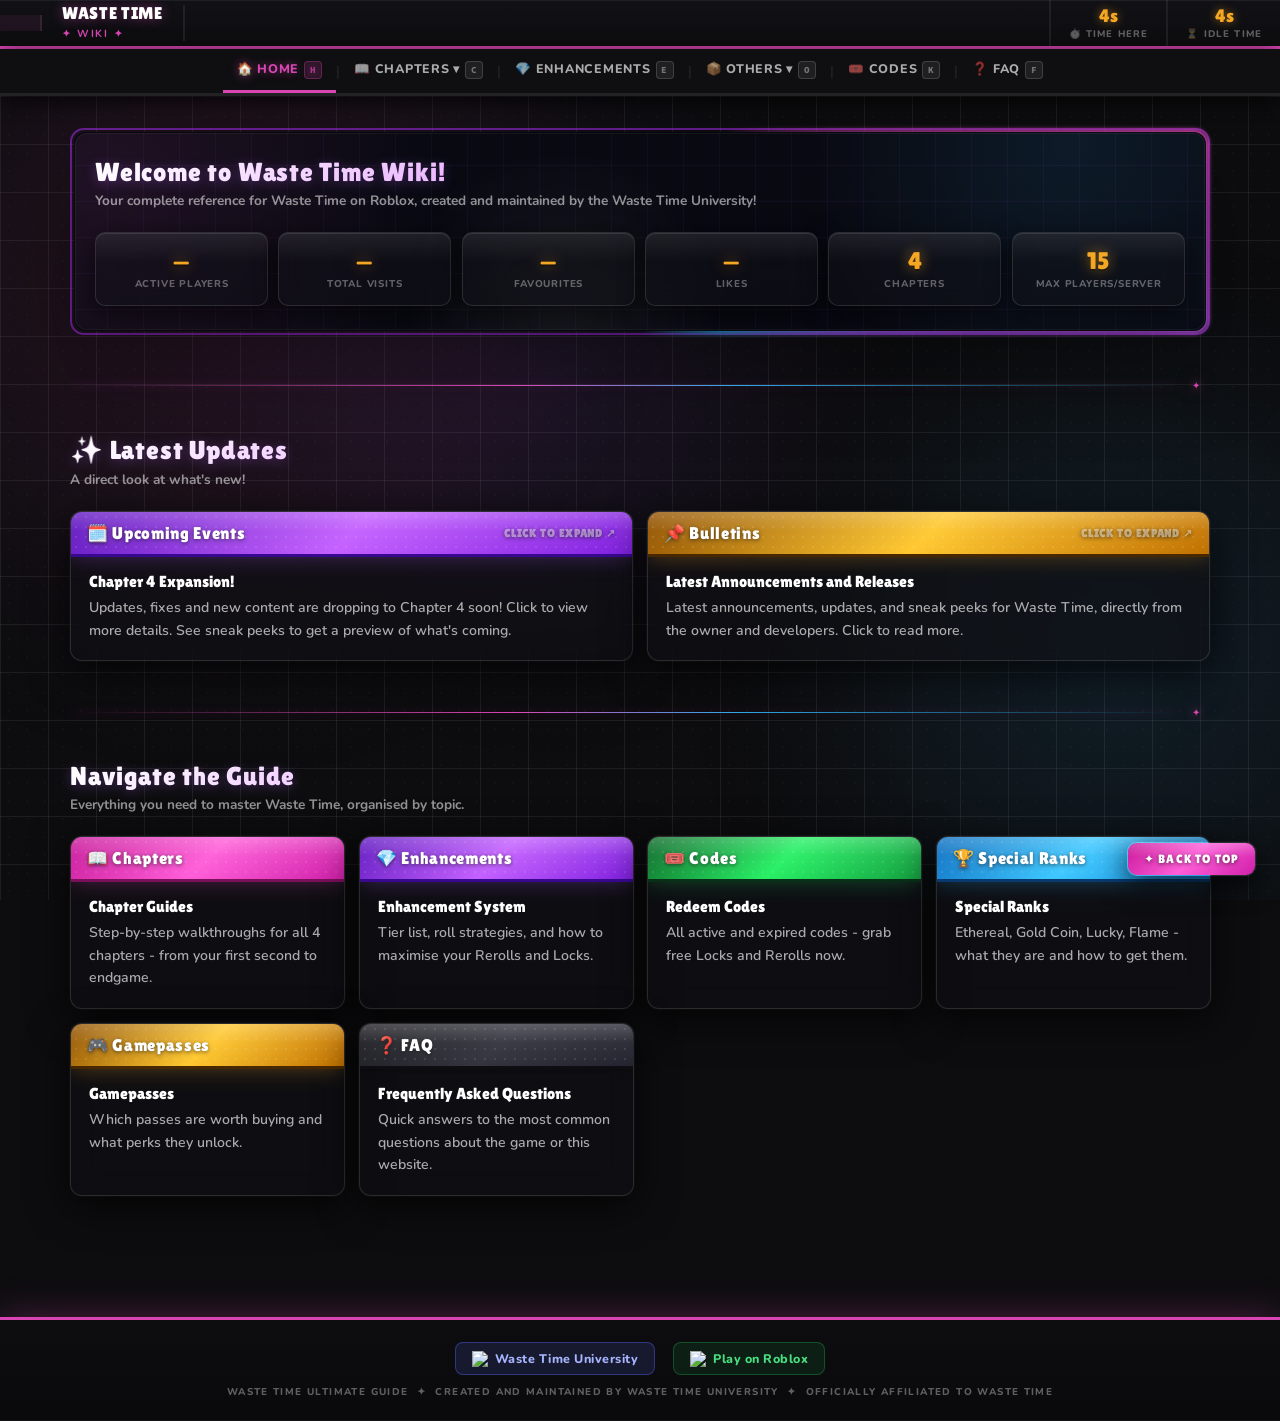
==== commit 639b1304: "Gamepass HOTFIX + changes + tweaks" ====
--- a/Backups/Backup 1/index.html
+++ b/Backups/Backup 1/index.html
@@ -44,18 +44,12 @@
   <button class="nav-hamburger" id="nav-hamburger" onclick="toggleMobileNav()" aria-label="Menu">☰</button>
 </header>
 
-<!-- -- TICKER -- -->
-<div class="ticker-wrap"><div class="ticker-inner">
-  <span class="tk-accent">✦</span>&nbsp; CH.1 <span class="tk-dim">·</span> CH.2 <span class="tk-dim">·</span> CH.3 <span class="tk-dim">·</span> CH.4 <span class="tk-sep">|</span> ENHANCEMENTS <span class="tk-dim">·</span> GAMEPASSES <span class="tk-dim">·</span> FAQ <span class="tk-sep">|</span> <span class="tk-accent">💎</span>&nbsp; TIER LIST &amp; STRATEGY <span class="tk-sep">|</span> <span class="tk-accent">🎟️</span>&nbsp; REDEEM CODES <span class="tk-sep">|</span> <span class="tk-accent">🏆</span>&nbsp; SPECIAL RANKS <span class="tk-sep">|</span> <span class="tk-accent">⭐</span>&nbsp; WASTE TIME UNIVERSITY WIKI <span class="tk-sep">|</span>&nbsp;&nbsp;
-  <span class="tk-accent">✦</span>&nbsp; CH.1 <span class="tk-dim">·</span> CH.2 <span class="tk-dim">·</span> CH.3 <span class="tk-dim">·</span> CH.4 <span class="tk-sep">|</span> ENHANCEMENTS <span class="tk-dim">·</span> GAMEPASSES <span class="tk-dim">·</span> FAQ <span class="tk-sep">|</span> <span class="tk-accent">💎</span>&nbsp; TIER LIST &amp; STRATEGY <span class="tk-sep">|</span> <span class="tk-accent">🎟️</span>&nbsp; REDEEM CODES <span class="tk-sep">|</span> <span class="tk-accent">🏆</span>&nbsp; SPECIAL RANKS <span class="tk-sep">|</span> <span class="tk-accent">⭐</span>&nbsp; WASTE TIME UNIVERSITY WIKI <span class="tk-sep">|</span>&nbsp;&nbsp;
-</div></div>
-
 <!-- -- NAV -- -->
 <nav class="nav-wrapper">
   <div class="nav-inner">
   </div>
   <div class="nav-links" id="nav-links">
-    <button class="nav-btn active" id="nav-home" onclick="showTab('home');closeMobileNav()">🏠 Home<span class="kbd-hint">H</span></button>
+    <button class="nav-btn" id="nav-home" onclick="showTab('home');closeMobileNav()">🏠 Home<span class="kbd-hint">H</span></button>
     <span class="nav-sep">|</span>
     <div class="nav-group">
       <button class="nav-btn" id="nav-chapters" onclick="showTab('chapters');closeMobileNav()">📖 Chapters ▾<span class="kbd-hint">C</span></button>
@@ -87,7 +81,7 @@
 <main class="site-main">
 
   <!-- HOME -->
-  <div id="tab-home" class="tab-panel active">
+  <div id="tab-home" class="tab-panel">
     <div class="section-block">
     <div class="hero-panel-outer" style="border: 2.5px solid rgba(157, 42, 224, 0.621);">
     <div class="hero-panel">
@@ -198,7 +192,7 @@
     <div class="section-title">Chapter Guides</div>
     <div class="section-sub">Select a chapter below.</div>
     <div class="chapter-tab-row">
-      <button class="chapter-pill active" onclick="showChapter(1)">Chapter 1</button>
+      <button class="chapter-pill" onclick="showChapter(1)">Chapter 1</button>
       <button class="chapter-pill"        onclick="showChapter(2)">Chapter 2</button>
       <button class="chapter-pill"        onclick="showChapter(3)">Chapter 3</button>
       <button class="chapter-pill"        onclick="showChapter(4)">Chapter 4</button>
@@ -206,7 +200,7 @@
 
     <div id="chapter-1" class="chapter-content">
       <div class="game-panel" style="margin-bottom:14px;">
-        <div class="panel-bar pink"><span>📖 Chapter 1</span><button class="panel-x">✕</button></div>
+        <div class="panel-bar pink"><span>📖 Chapter 1</span></div>
         <div class="panel-body"><div class="card-title">-</div><div class="card-body">-</div></div>
       </div>
       <div class="panel-grid">
@@ -218,7 +212,7 @@
 
     <div id="chapter-2" class="chapter-content" style="display:none;">
       <div class="game-panel" style="margin-bottom:14px;">
-        <div class="panel-bar blue"><span>📖 Chapter 2</span><button class="panel-x">✕</button></div>
+        <div class="panel-bar blue"><span>📖 Chapter 2</span></div>
         <div class="panel-body"><div class="card-title">-</div><div class="card-body">-</div></div>
       </div>
       <div class="coming-soon"><span class="coming-soon-icon">⚙️</span><h3>Data Incoming</h3><p>-</p></div>
@@ -226,7 +220,7 @@
 
     <div id="chapter-3" class="chapter-content" style="display:none;">
       <div class="game-panel" style="margin-bottom:14px;">
-        <div class="panel-bar gold"><span>📖 Chapter 3</span><button class="panel-x">✕</button></div>
+        <div class="panel-bar gold"><span>📖 Chapter 3</span></div>
         <div class="panel-body"><div class="card-title">-</div><div class="card-body">-</div></div>
       </div>
       <div class="coming-soon"><span class="coming-soon-icon">⚙️</span><h3>Data Incoming</h3><p>-</p></div>
@@ -234,7 +228,7 @@
 
     <div id="chapter-4" class="chapter-content" style="display:none;">
       <div class="game-panel" style="margin-bottom:14px;">
-        <div class="panel-bar purple"><span>📖 Chapter 4</span><button class="panel-x">✕</button></div>
+        <div class="panel-bar purple"><span>📖 Chapter 4</span></div>
         <div class="panel-body"><div class="card-title">-</div><div class="card-body">-</div></div>
       </div>
       <div class="coming-soon"><span class="coming-soon-icon">⚙️</span><h3>Data Incoming</h3><p>-</p></div>
@@ -243,56 +237,6 @@
 
   <!-- ENHANCEMENTS -->
   <div id="tab-enhancements" class="tab-panel">
-  <!-- Enhancement tab-specific inline styles used only for the tier list and enhancement cards -->
-  <style>
-  /* Enhancement tab-specific styles */
-  .enh-pill{padding:6px 14px;border-radius:20px;font-size:0.75rem;font-weight:800;letter-spacing:0.06em;display:inline-flex;align-items:center;gap:6px;}
-  .enh-pill.green{background:rgba(34,196,94,0.12);border:1.5px solid rgba(34,196,94,0.4);color:#22c45e;}
-  .enh-pill.purple{background:rgba(168,85,247,0.12);border:1.5px solid rgba(168,85,247,0.4);color:#c084fc;}
-  .enh-pill.blue{background:rgba(46,168,232,0.12);border:1.5px solid rgba(46,168,232,0.4);color:#2ea8e8;}
-  .enh-pill.gold{background:rgba(245,166,35,0.12);border:1.5px solid rgba(245,166,35,0.4);color:#f5a623;}
-  .enh-pill.black{background:rgba(80, 80, 79, 0.12);border:1.5px solid rgba(15, 15, 15, 0.4);color:#040404;}
-  .tier-row{display:grid;grid-template-columns:60px 1fr 110px 90px;align-items:center;gap:10px;padding:9px 14px;border-radius:8px;margin-bottom:5px;border:1.5px solid transparent;cursor:pointer;transition:all .18s;position:relative;background:rgba(255,255,255,0.02);overflow:hidden;}
-  .tier-row::after{content:'';position:absolute;inset:0;background:var(--tier-grad,transparent);opacity:0.13;pointer-events:none;border-radius:8px;transition:opacity .18s;}
-  .tier-row:hover::after{opacity:0.22;}
-  .tier-row:hover{background:rgba(255,255,255,0.05);}
-  .tier-row.active{background:rgba(255,255,255,0.06);border-color:rgba(255,255,255,0.15);}
-  .tier-left-bar{position:absolute;left:0;top:5px;bottom:5px;width:3px;border-radius:3px;}
-  .tier-badge{font-family:'Lilita One',cursive;font-size:0.95rem;padding:4px 0;border-radius:6px;text-align:center;font-weight:700;border:2px solid currentColor;width:48px;}
-  .tier-rarity{font-size:0.88rem;font-weight:700;color:rgba(255,255,255,0.6);}
-  .tier-boost{font-family:'Lilita One',cursive;font-size:1.05rem;text-align:right;}
-  .tier-access{font-size:0.68rem;font-weight:800;text-align:right;white-space:nowrap;overflow:visible;}
-  .method-card{display:flex;gap:14px;align-items:flex-start;padding:13px 14px;border-radius:8px;background:rgba(255,255,255,0.03);border:1.5px solid rgba(255,255,255,0.07);margin-bottom:8px;transition:border-color .18s;}
-  .method-card:hover{border-color:rgba(255,255,255,0.13);}
-  .method-icon{font-size:1.5rem;flex-shrink:0;width:42px;height:42px;display:flex;align-items:center;justify-content:center;border-radius:8px;background:rgba(255,255,255,0.05);}
-  .method-title{font-family:'Nunito',sans-serif;font-weight:800;font-size:0.93rem;color:#fff;margin-bottom:4px;}
-  .method-desc{font-size:0.82rem;font-weight:600;color:rgba(255,255,255,0.52);line-height:1.58;}
-  .shop-card{border-radius:10px;padding:14px 10px;text-align:center;position:relative;border:2px solid transparent;transition:all .18s;cursor:default;}
-  .shop-card:hover{transform:translateY(-2px);}
-  .shop-card.reroll{background:linear-gradient(160deg,#2a1050,#1a0838);border-color:rgba(168,85,247,0.4);}
-  .shop-card.lock{background:linear-gradient(160deg,#102050,#081030);border-color:rgba(46,168,232,0.4);}
-  .shop-card.best{border-color:var(--gold);box-shadow:0 0 18px rgba(245,166,35,0.2);}
-  .best-tag{position:absolute;top:-10px;left:50%;transform:translateX(-50%);background:var(--gold);color:#000;font-size:0.6rem;font-weight:900;padding:2px 10px;border-radius:10px;letter-spacing:0.08em;white-space:nowrap;}
-  .shop-amount{font-family:'Lilita One',cursive;font-size:1.15rem;color:#fff;display:block;margin:6px 0 2px;}
-  .shop-price{font-size:0.8rem;font-weight:800;color:var(--gold);display:flex;align-items:center;justify-content:center;gap:4px;margin-top:5px;}
-  .sim-ccy-row{display:flex;align-items:center;gap:10px;padding:8px 10px;border-radius:7px;margin-bottom:5px;background:#111115;border:1.5px solid rgba(255,255,255,0.06);transition:border-color .18s;}
-  .sim-ccy-row:hover{border-color:rgba(255,255,255,0.14);}
-  .ccy-icon{width:32px;height:32px;border-radius:7px;display:flex;align-items:center;justify-content:center;font-size:1.1rem;flex-shrink:0;}
-  .ccy-name{font-weight:800;font-size:0.9rem;flex:1;}
-  .ccy-tag{font-size:0.6rem;font-weight:800;padding:2px 7px;border-radius:5px;white-space:nowrap;}
-  .ch-block{border-radius:9px;overflow:hidden;border:1.5px solid;}
-  .ch-header{padding:8px 14px;font-family:'Lilita One',cursive;font-size:0.9rem;text-shadow:0 1px 3px rgba(0,0,0,0.5);}
-  .ch-body{padding:10px 12px;}
-  .updated-pill{display:inline-flex;align-items:center;gap:7px;padding:5px 13px;border-radius:20px;background:rgba(34,196,94,0.1);border:1.5px solid rgba(34,196,94,0.3);font-size:0.72rem;font-weight:800;color:#22c45e;letter-spacing:0.05em;margin-bottom:18px;}
-  .blink-dot{width:7px;height:7px;border-radius:50%;background:#22c45e;box-shadow:0 0 6px #22c45e;animation:blinkDot 1.4s ease-in-out infinite;}
-  @keyframes blinkDot{0%,100%{opacity:1;box-shadow:0 0 6px #22c45e}50%{opacity:0.2;box-shadow:none}}
-  @media(max-width:500px){
-    .tier-row{grid-template-columns:52px 1fr 90px auto;gap:6px;padding:8px 10px;}
-    .tier-access{font-size:0.62rem;max-width:80px;text-align:right;}
-    .tier-boost{font-size:0.9rem;}
-    .tier-list-header{grid-template-columns:52px 1fr 90px auto !important;gap:6px !important;padding:0 10px 8px !important;}
-  }
-  </style>
 
     <div class="section-title">💎 Enhancements</div>
     <div class="section-sub">Randomised boost multipliers applied to each in-game currency - one of the most impactful progression systems in Waste Time.</div>
@@ -718,7 +662,7 @@
     <div class="section-sub">Special Ranks, Gamepasses, and more.</div>
     <!-- Sub-tab pills -->
     <div class="chapter-tab-row">
-      <button class="chapter-pill active" id="others-pill-special-ranks" onclick="showOthersTab('special-ranks')">🏆 Special Ranks</button>
+      <button class="chapter-pill" id="others-pill-special-ranks" onclick="showOthersTab('special-ranks')">🏆 Special Ranks</button>
       <button class="chapter-pill" id="others-pill-gamepasses" onclick="showOthersTab('gamepasses')">🎮 Gamepasses</button>
     </div>
 
@@ -727,7 +671,7 @@
       <div class="section-sub" style="margin-bottom:16px;">Special ranks available in Waste Time - each with unique passive bonuses.</div>
       <div class="hero-2col" style="margin-bottom:20px; align-items:start;">
         <div class="game-panel" data-no-tilt>
-          <div class="panel-bar blue"><span>🏆 Special Ranks</span><button class="panel-x">✕</button></div>
+          <div class="panel-bar blue"><span>🏆 Special Ranks</span></div>
           <div class="panel-body" style="display:flex; flex-direction:column; gap:8px;">
             <div class="rank-badge ethereal">✦ ETHEREAL</div>
             <div class="rank-badge gold-coin">✦ Gold Coin</div>
@@ -773,7 +717,7 @@
     <div class="section-title">Redeem Codes</div>
     <div class="section-sub" id="codes-section-sub">Loading codes...</div>
     <div class="game-panel" style="margin-bottom:20px;">
-      <div class="panel-bar green"><span>📋 Information</span><button class="panel-x">✕</button></div>
+      <div class="panel-bar green"><span>📋 Information</span></div>
       <div class="panel-body"><div class="card-title">How to Redeem</div><div class="card-body">
         Click the "+" icon on the right sidebar. On the "More" panel that opens up, click on "Info". There, you will find a button named "Codes". You will be able to enter the redeem codes in the blank field of the panel that opens for rewards!
       </div></div>
@@ -783,6 +727,9 @@
     </div>
     <div class="game-panel" data-no-tilt>
       <div class="panel-bar dark"><span>🎟️ Redeem Codes List</span></div>
+      <div style="padding:10px 14px;border-bottom:1px solid rgba(255,255,255,0.05);">
+        <input id="codes-search" type="text" placeholder="🔍  Search codes…" oninput="searchCodes(this.value)" autocomplete="off" spellcheck="false" style="width:100%;background:rgba(255,255,255,0.04);border:1.5px solid rgba(255,255,255,0.1);border-radius:8px;padding:8px 12px;font-family:'Source Code Pro',monospace;font-size:0.82rem;font-weight:500;color:#e8d9ff;outline:none;transition:border-color .18s,box-shadow .18s;" onfocus="this.style.borderColor='rgba(168,85,247,0.5)';this.style.boxShadow='0 0 12px rgba(168,85,247,0.2)'" onblur="this.style.borderColor='rgba(255,255,255,0.1)';this.style.boxShadow=''">
+      </div>
       <div class="codes-filter-bar">
         <div class="codes-filter-segment">
           <button class="codes-filter-btn all active" onclick="filterCodes('all',this)"><span class="codes-filter-icon">📋</span> All <span class="codes-filter-count" id="count-all">13</span></button>
@@ -795,19 +742,20 @@
           <table class="styled-table">
             <thead><tr><th>Code</th><th>Reward</th><th>Status</th></tr></thead>
             <tbody>
-              <tr class="expired"><td class="codes"><span>ChapterIV</span><button class="code-copy-button" onclick="copyCode('ChapterIV', this)">Copy</button></td><td>🔒 10 locks</td><td>Expired</td></tr>
-            <tr class="expired"><td class="codes"><span>ClansUPD</span><button class="code-copy-button" onclick="copyCode('ClansUPD', this)">Copy</button></td><td>🔒 7 locks</td><td>Expired</td></tr>
-            <tr class="expired"><td class="codes"><span>MoreTree</span><button class="code-copy-button" onclick="copyCode('MoreTree', this)">Copy</button></td><td>🔒 7 locks</td><td>Expired</td></tr>
-            <tr class="expired"><td class="codes"><span>sorryfordelay2</span><button class="code-copy-button" onclick="copyCode('sorryfordelay2', this)">Copy</button></td><td>🔒 7 locks</td><td>Expired</td></tr>
-            <tr class="expired"><td class="codes"><span>obby</span><button class="code-copy-button" onclick="copyCode('obby', this)">Copy</button></td><td>🔒 5 locks</td><td>Expired</td></tr>
-            <tr class="expired"><td class="codes"><span>QOL</span><button class="code-copy-button" onclick="copyCode('QOL', this)">Copy</button></td><td>🔒 3 locks</td><td>Expired</td></tr>
-            <tr class="expired"><td class="codes"><span>dailyrewards</span><button class="code-copy-button" onclick="copyCode('dailyrewards', this)">Copy</button></td><td>🔒 5 locks</td><td>Expired</td></tr>
-            <tr class="expired"><td class="codes"><span>ruined</span><button class="code-copy-button" onclick="copyCode('ruined', this)">Copy</button></td><td>🔒 7 locks</td><td>Expired</td></tr>
-            <tr class="expired"><td class="codes"><span>easterevent</span><button class="code-copy-button" onclick="copyCode('easterevent', this)">Copy</button></td><td>🎲 9 rerolls</td><td>Expired</td></tr>
-            <tr class="expired"><td class="codes"><span>sorryfordelay</span><button class="code-copy-button" onclick="copyCode('sorryfordelay', this)">Copy</button></td><td>🎲 9 rerolls</td><td>Expired</td></tr>
-            <tr class="expired"><td class="codes"><span>wereback</span><button class="code-copy-button" onclick="copyCode('wereback', this)">Copy</button></td><td>🔒 5 locks</td><td>Expired</td></tr>
-            <tr class="expired"><td class="codes"><span>newpillar</span><button class="code-copy-button" onclick="copyCode('newpillar', this)">Copy</button></td><td>🔒 5 locks</td><td>Expired</td></tr>
-            <tr class="expired"><td class="codes"><span>etherealontop</span><button class="code-copy-button" onclick="copyCode('etherealontop', this)">Copy</button></td><td>🔒 25 locks</td><td>Expired</td></tr>
+              <tr id="codes-empty-row" style="display:none;"><td colspan="3" style="text-align:center;padding:22px 16px;color:rgba(255,255,255,0.35);font-size:0.84rem;font-weight:700;letter-spacing:0.03em;">🎟️ No codes are active at the moment. Check back later.</td></tr>
+              <tr class="expired"><td class="codes"><span>ChapterIV</span><button class="code-copy-button" onclick="copyCode('ChapterIV', this)">Copy</button></td><td>🔒 10 locks</td><td><span class="status-badge expired-badge">⛔ Expired</span></td></tr>
+            <tr class="expired"><td class="codes"><span>ClansUPD</span><button class="code-copy-button" onclick="copyCode('ClansUPD', this)">Copy</button></td><td>🔒 7 locks</td><td><span class="status-badge expired-badge">⛔ Expired</span></td></tr>
+            <tr class="expired"><td class="codes"><span>MoreTree</span><button class="code-copy-button" onclick="copyCode('MoreTree', this)">Copy</button></td><td>🔒 7 locks</td><td><span class="status-badge expired-badge">⛔ Expired</span></td></tr>
+            <tr class="expired"><td class="codes"><span>sorryfordelay2</span><button class="code-copy-button" onclick="copyCode('sorryfordelay2', this)">Copy</button></td><td>🔒 7 locks</td><td><span class="status-badge expired-badge">⛔ Expired</span></td></tr>
+            <tr class="expired"><td class="codes"><span>obby</span><button class="code-copy-button" onclick="copyCode('obby', this)">Copy</button></td><td>🔒 5 locks</td><td><span class="status-badge expired-badge">⛔ Expired</span></td></tr>
+            <tr class="expired"><td class="codes"><span>QOL</span><button class="code-copy-button" onclick="copyCode('QOL', this)">Copy</button></td><td>🔒 3 locks</td><td><span class="status-badge expired-badge">⛔ Expired</span></td></tr>
+            <tr class="expired"><td class="codes"><span>dailyrewards</span><button class="code-copy-button" onclick="copyCode('dailyrewards', this)">Copy</button></td><td>🔒 5 locks</td><td><span class="status-badge expired-badge">⛔ Expired</span></td></tr>
+            <tr class="expired"><td class="codes"><span>ruined</span><button class="code-copy-button" onclick="copyCode('ruined', this)">Copy</button></td><td>🔒 7 locks</td><td><span class="status-badge expired-badge">⛔ Expired</span></td></tr>
+            <tr class="expired"><td class="codes"><span>easterevent</span><button class="code-copy-button" onclick="copyCode('easterevent', this)">Copy</button></td><td>🎲 9 rerolls</td><td><span class="status-badge expired-badge">⛔ Expired</span></td></tr>
+            <tr class="expired"><td class="codes"><span>sorryfordelay</span><button class="code-copy-button" onclick="copyCode('sorryfordelay', this)">Copy</button></td><td>🎲 9 rerolls</td><td><span class="status-badge expired-badge">⛔ Expired</span></td></tr>
+            <tr class="expired"><td class="codes"><span>wereback</span><button class="code-copy-button" onclick="copyCode('wereback', this)">Copy</button></td><td>🔒 5 locks</td><td><span class="status-badge expired-badge">⛔ Expired</span></td></tr>
+            <tr class="expired"><td class="codes"><span>newpillar</span><button class="code-copy-button" onclick="copyCode('newpillar', this)">Copy</button></td><td>🔒 5 locks</td><td><span class="status-badge expired-badge">⛔ Expired</span></td></tr>
+            <tr class="expired"><td class="codes"><span>etherealontop</span><button class="code-copy-button" onclick="copyCode('etherealontop', this)">Copy</button></td><td>🔒 25 locks</td><td><span class="status-badge expired-badge">⛔ Expired</span></td></tr>
           </tbody>
         </table>
         </div>
@@ -836,6 +784,7 @@
   <div class="modal-box">
     <div class="panel-bar purple" style="border-radius:0;flex-shrink:0;">
       <span>🗓️ Upcoming Events</span>
+      <span class="modal-esc-hint">ESC</span>
       <button class="modal-close-btn" onclick="closeModal('modal-events')">✕</button>
     </div>
     <div class="modal-scroll">
@@ -867,6 +816,7 @@
   <div class="modal-box">
     <div class="panel-bar gold" style="border-radius:0;flex-shrink:0;">
       <span>📌 Bulletins</span>
+      <span class="modal-esc-hint">ESC</span>
       <button class="modal-close-btn" onclick="closeModal('modal-bulletins')">✕</button>
     </div>
     <div class="modal-scroll">
@@ -886,24 +836,36 @@
 </main>
 
 <footer>
-  <div style="font-family:'Nunito',sans-serif;font-size:0.65rem;font-weight:800;letter-spacing:0.16em;color:var(--text-dim);text-transform:uppercase;">
-    WASTE TIME ULTIMATE GUIDE &nbsp;✦&nbsp; CREATED AND MAINTAINED BY <a href="https://discord.gg/pJ8R7uJJtn">WASTE TIME UNIVERSITY</a> &nbsp;✦&nbsp; OFFICIALLY AFFILIATED TO <a href="https://www.roblox.com/games/129548273770183/Waste-Time">WASTE TIME</a>
+  <div style="display:flex;align-items:center;justify-content:center;gap:18px;flex-wrap:wrap;margin-bottom:10px;">
+    <a href="https://discord.gg/pJ8R7uJJtn" style="display:inline-flex;align-items:center;gap:7px;padding:7px 16px;border-radius:8px;background:rgba(88,101,242,0.15);border:1.5px solid rgba(88,101,242,0.4);color:#a5b4fc;font-family:'Nunito',sans-serif;font-size:0.78rem;font-weight:800;letter-spacing:0.04em;text-decoration:none;transition:background .2s,box-shadow .2s;" onmouseover="this.style.background='rgba(88,101,242,0.28)';this.style.boxShadow='0 0 16px rgba(88,101,242,0.3)'" onmouseout="this.style.background='rgba(88,101,242,0.15)';this.style.boxShadow=''">
+      <img src="img/discordlogo.svg" alt="Discord" width="16" height="16" style="display:block;"/>
+      Waste Time University
+    </a>
+    <a href="https://www.roblox.com/games/129548273770183/Waste-Time" style="display:inline-flex;align-items:center;gap:7px;padding:7px 16px;border-radius:8px;background:rgba(34,196,94,0.1);border:1.5px solid rgba(34,196,94,0.3);color:#4ade80;font-family:'Nunito',sans-serif;font-size:0.78rem;font-weight:800;letter-spacing:0.04em;text-decoration:none;transition:background .2s,box-shadow .2s;" onmouseover="this.style.background='rgba(34,196,94,0.2)';this.style.boxShadow='0 0 16px rgba(34,196,94,0.25)'" onmouseout="this.style.background='rgba(34,196,94,0.1)';this.style.boxShadow=''">
+      <img src="img/robloxlogo.png" alt="Roblox" width="16" height="16" style="display:block;"/>
+      Play on Roblox
+    </a>
+  </div>
+  <div style="font-family:'Nunito',sans-serif;font-size:0.62rem;font-weight:800;letter-spacing:0.14em;color:var(--text-dim);text-transform:uppercase;">
+    WASTE TIME ULTIMATE GUIDE &nbsp;✦&nbsp; CREATED AND MAINTAINED BY WASTE TIME UNIVERSITY &nbsp;✦&nbsp; OFFICIALLY AFFILIATED TO WASTE TIME
   </div>
 </footer>
 
 <!-- Main page behavior and interactive logic for tabs, modals, timers, and effects. -->
 <script src="script.js" defer></script>
 
-<!-- Back to top button -->
-<button id="back-to-top" title="Back to top" aria-label="Back to top"></button>
-
-<!-- Achievement popup container -->
-<div id="achievement-popup" class="achievement-popup">
-  <div class="achievement-icon" id="ach-icon">🏆</div>
-  <div class="achievement-text-wrap">
-    <div class="achievement-label">Achievement Unlocked</div>
-    <div class="achievement-title" id="ach-title">-</div>
-    <div class="achievement-sub" id="ach-sub">-</div>
+<!-- Bottom-right UI stack: BtT + achievement always stacked, never overlapping -->
+<div id="ui-stack-br">
+  <!-- Back to top button — listed first so column-reverse places it at the bottom -->
+  <button id="back-to-top" title="Back to top" aria-label="Back to top"></button>
+  <!-- Achievement popup container — listed second so column-reverse floats it above BtT -->
+  <div id="achievement-popup" class="achievement-popup">
+    <div class="achievement-icon" id="ach-icon">🏆</div>
+    <div class="achievement-text-wrap">
+      <div class="achievement-label">Achievement Unlocked</div>
+      <div class="achievement-title" id="ach-title">-</div>
+      <div class="achievement-sub" id="ach-sub">-</div>
+    </div>
   </div>
 </div>
 </body>
--- a/Backups/Backup 1/styles.css
+++ b/Backups/Backup 1/styles.css
@@ -123,44 +123,6 @@
   font-size:0.6rem; font-weight:800;
   color:var(--text-dim); letter-spacing:0.12em; text-transform:uppercase;
 }
-
-/* -- TICKER -- */
-.ticker-wrap {
-  overflow: hidden; white-space: nowrap; position: relative; z-index: 9;
-  background: linear-gradient(90deg,
-    rgba(217,70,180,0.14) 0%,
-    rgba(46,168,232,0.07) 50%,
-    rgba(217,70,180,0.14) 100%);
-  border-top: 1px solid rgba(217,70,180,0.25);
-  border-bottom: 2px solid rgba(217,70,180,0.38);
-  padding: 7px 0;
-  box-shadow: 0 0 24px rgba(217,70,180,0.12) inset;
-}
-/* Edge fade masks */
-.ticker-wrap::before,
-.ticker-wrap::after {
-  content: '';
-  position: absolute; top: 0; bottom: 0;
-  width: 90px; z-index: 2; pointer-events: none;
-}
-.ticker-wrap::before {
-  left: 0;
-  background: linear-gradient(90deg, #0d0d0f 15%, transparent);
-}
-.ticker-wrap::after {
-  right: 0;
-  background: linear-gradient(270deg, #0d0d0f 15%, transparent);
-}
-.ticker-inner {
-  display: inline-block; animation: ticker 32s linear infinite;
-  font-family: 'Nunito', sans-serif; font-size: 0.75rem; font-weight: 800;
-  color: rgba(255,255,255,0.82); letter-spacing: 0.12em; text-transform: uppercase;
-}
-/* Coloured accent spans inside the ticker */
-.ticker-inner .tk-accent { color: var(--pink); text-shadow: 0 0 10px rgba(217,70,180,0.6); }
-.ticker-inner .tk-sep    { color: rgba(46,168,232,0.6); margin: 0 8px; }
-.ticker-inner .tk-dim    { color: rgba(255,255,255,0.35); }
-@keyframes ticker { from{transform:translateX(0)} to{transform:translateX(-50%)} }
 
 /* -- NAV -- */
 .nav-wrapper {
@@ -292,13 +254,13 @@
 .panel-bar::before {
   content:''; position:absolute;
   top:0; left:-80%; width:45%; height:100%;
-  background: linear-gradient(105deg, transparent 25%, rgba(255,255,255,0.22) 50%, transparent 75%);
+  background: linear-gradient(105deg, transparent 20%, rgba(255,255,255,0.32) 50%, transparent 80%);
   pointer-events:none; z-index:2;
   transition: left 0s;
 }
 .panel-bar:hover::before {
   left: 150%;
-  transition: left 0.55s ease;
+  transition: left 0.45s ease;
 }
 
 .panel-body { padding: 18px 18px; }
@@ -838,7 +800,14 @@
 ::-webkit-scrollbar{width:5px} ::-webkit-scrollbar-track{background:var(--bg)} ::-webkit-scrollbar-thumb{background:#3a1a3a;border-radius:6px} ::-webkit-scrollbar-thumb:hover{background:var(--pink)}
 
 /* -- FOOTER -- */
-footer { position:relative; z-index:5; background:#0a0a0c; border-top:2px solid rgba(255,255,255,0.06); padding:18px 20px; text-align:center; }
+footer {
+  position: relative; z-index: 5;
+  background: linear-gradient(180deg, #0d0d0f, #0a0a0c);
+  border-top: 3px solid var(--pink);
+  box-shadow: 0 -4px 32px rgba(217,70,180,0.25), 0 -1px 0 rgba(255,255,255,0.04) inset;
+  padding: 22px 20px;
+  text-align: center;
+}
 
 /* -- LINK STATES -- */
 a:link {
@@ -908,6 +877,23 @@
 
 .activec {
   background-color: #05220f;
+}
+
+.status-badge {
+  display: inline-flex; align-items: center; gap: 4px;
+  padding: 3px 8px; border-radius: 6px;
+  font-size: 0.72rem; font-weight: 800; letter-spacing: 0.04em;
+  white-space: nowrap;
+}
+.expired-badge {
+  background: rgba(220,50,50,0.12);
+  border: 1px solid rgba(220,50,50,0.3);
+  color: #f87171;
+}
+.active-badge {
+  background: rgba(34,196,94,0.12);
+  border: 1px solid rgba(34,196,94,0.3);
+  color: #4ade80;
 }
 
 /* -- SCROLL PROGRESS BAR -- */
@@ -1084,8 +1070,7 @@
 @keyframes sparklePop{0%{transform:scale(0) rotate(0deg);opacity:1}100%{transform:scale(1.6) rotate(45deg);opacity:0}}
 
 /* -- SMOOTH SCROLL -- */
-html { scroll-behavior: smooth; }
-* { scroll-behavior: smooth; }
+/* scroll-behavior only on html; applying it to * breaks overflow containers */
 
 /* -- ENH TIER ROW EXPAND - smooth -- */
 #enh-tier-detail {
@@ -1117,7 +1102,6 @@
    Chromium. Setting z-index: 0 (and position: relative) puts the nav definitively
    below the modal's z-index: 9999 layer. */
 body.modal-open .nav-wrapper,
-body.modal-open .ticker-wrap,
 body.modal-open .site-header {
   position: static !important;
   z-index: auto !important;
@@ -1132,9 +1116,9 @@
   transition: background 0.32s ease, backdrop-filter 0.32s ease;
 }
 .modal-overlay.open {
-  background: rgba(0,0,0,0);
-  backdrop-filter: blur(2px);
-  -webkit-backdrop-filter: blur(2px);
+  background: rgba(0,0,0,0.62);
+  backdrop-filter: blur(4px);
+  -webkit-backdrop-filter: blur(4px);
   pointer-events: all;
 }
 .modal-box {
@@ -1174,6 +1158,21 @@
 .modal-close-btn:hover { filter:brightness(1.2); }
 .modal-close-btn:active { transform:translateY(2px); }
 
+/* ESC keyboard hint in modal title bar */
+.modal-esc-hint {
+  display: inline-flex; align-items: center; justify-content: center;
+  padding: 2px 7px;
+  background: rgba(0,0,0,0.25);
+  border: 1px solid rgba(255,255,255,0.2);
+  border-radius: 4px;
+  font-family: 'Source Code Pro', monospace;
+  font-size: 0.6rem; font-weight: 700;
+  color: rgba(255,255,255,0.45);
+  letter-spacing: 0.06em;
+  margin-right: 4px;
+  flex-shrink: 0;
+}
+
 /* -- HOME EXPAND CARD -- */
 .home-expand-card { transition: border-color .2s, box-shadow .2s, transform .2s !important; }
 .home-expand-card:hover {
@@ -1229,8 +1228,6 @@
   letter-spacing: 0.04em;
 }
 
-/* -- TICKER update (remove removed tabs) -- */
-
 /* Improved animation for .tab-panel */
 @keyframes fadeUp {
   from { opacity:0; transform:translateY(18px); }
@@ -1249,6 +1246,92 @@
 /* Improved scroll reveal */
 .sr { transition: opacity .7s cubic-bezier(0.22,1,0.36,1), transform .7s cubic-bezier(0.22,1,0.36,1); }
 .sr-scale { transition: opacity .6s cubic-bezier(0.34,1.56,0.64,1), transform .6s cubic-bezier(0.34,1.56,0.64,1); }
+/* ==========================================
+   ENHANCEMENT TAB – MOVED FROM INLINE <style>
+   (was inside #tab-enhancements; belongs here)
+   ========================================== */
+.enh-pill{padding:6px 14px;border-radius:20px;font-size:0.75rem;font-weight:800;letter-spacing:0.06em;display:inline-flex;align-items:center;gap:6px;}
+.enh-pill.green{background:rgba(34,196,94,0.12);border:1.5px solid rgba(34,196,94,0.4);color:#22c45e;}
+.enh-pill.purple{background:rgba(168,85,247,0.12);border:1.5px solid rgba(168,85,247,0.4);color:#c084fc;}
+.enh-pill.blue{background:rgba(46,168,232,0.12);border:1.5px solid rgba(46,168,232,0.4);color:#2ea8e8;}
+.enh-pill.gold{background:rgba(245,166,35,0.12);border:1.5px solid rgba(245,166,35,0.4);color:#f5a623;}
+.enh-pill.black{background:rgba(80,80,79,0.12);border:1.5px solid rgba(15,15,15,0.4);color:#040404;}
+
+/* tier-row – single unified rule, no !important fights */
+.tier-row {
+  display: grid;
+  grid-template-columns: 60px 1fr 110px 90px;
+  align-items: center;
+  gap: 10px;
+  padding: 9px 14px;
+  border-radius: 8px;
+  margin-bottom: 5px;
+  border: 1.5px solid transparent;
+  cursor: pointer;
+  /* only transition properties that don't conflict with tierGlowPulse animation */
+  transition: background .18s, border-color .18s;
+  position: relative;
+  background: rgba(255,255,255,0.02);
+  overflow: hidden;
+  will-change: box-shadow;
+}
+.tier-row::after {
+  content: '';
+  position: absolute;
+  inset: 0;
+  background: var(--tier-grad, transparent);
+  opacity: 0.13;
+  pointer-events: none;
+  border-radius: 8px;
+  transition: opacity .18s;
+}
+.tier-row:hover::after { opacity: 0.22; }
+/* hover: background + border via transition, glow via animation — no !important needed */
+.tier-row:hover {
+  background: rgba(255,255,255,0.05);
+  border-color: rgba(255,255,255,0.18);
+  animation: tierGlowPulse 1.2s ease-in-out infinite;
+}
+.tier-row.active {
+  background: rgba(255,255,255,0.06);
+  border-color: rgba(255,255,255,0.15);
+}
+.tier-left-bar{position:absolute;left:0;top:5px;bottom:5px;width:3px;border-radius:3px;}
+.tier-badge{font-family:'Lilita One',cursive;font-size:0.95rem;padding:4px 0;border-radius:6px;text-align:center;font-weight:700;border:2px solid currentColor;width:48px;}
+.tier-rarity{font-size:0.88rem;font-weight:700;color:rgba(255,255,255,0.6);}
+.tier-boost{font-family:'Lilita One',cursive;font-size:1.05rem;text-align:right;}
+.tier-access{font-size:0.68rem;font-weight:800;text-align:right;white-space:nowrap;overflow:visible;}
+.method-card{display:flex;gap:14px;align-items:flex-start;padding:13px 14px;border-radius:8px;background:rgba(255,255,255,0.03);border:1.5px solid rgba(255,255,255,0.07);margin-bottom:8px;transition:border-color .18s;}
+.method-card:hover{border-color:rgba(255,255,255,0.13);}
+.method-icon{font-size:1.5rem;flex-shrink:0;width:42px;height:42px;display:flex;align-items:center;justify-content:center;border-radius:8px;background:rgba(255,255,255,0.05);}
+.method-title{font-family:'Nunito',sans-serif;font-weight:800;font-size:0.93rem;color:#fff;margin-bottom:4px;}
+.method-desc{font-size:0.82rem;font-weight:600;color:rgba(255,255,255,0.52);line-height:1.58;}
+.shop-card{border-radius:10px;padding:14px 10px;text-align:center;position:relative;border:2px solid transparent;transition:all .18s;cursor:default;}
+.shop-card:hover{transform:translateY(-2px);}
+.shop-card.reroll{background:linear-gradient(160deg,#2a1050,#1a0838);border-color:rgba(168,85,247,0.4);}
+.shop-card.lock{background:linear-gradient(160deg,#102050,#081030);border-color:rgba(46,168,232,0.4);}
+.shop-card.best{border-color:var(--gold);box-shadow:0 0 18px rgba(245,166,35,0.2);}
+.best-tag{position:absolute;top:-10px;left:50%;transform:translateX(-50%);background:var(--gold);color:#000;font-size:0.6rem;font-weight:900;padding:2px 10px;border-radius:10px;letter-spacing:0.08em;white-space:nowrap;}
+.shop-amount{font-family:'Lilita One',cursive;font-size:1.15rem;color:#fff;display:block;margin:6px 0 2px;}
+.shop-price{font-size:0.8rem;font-weight:800;color:var(--gold);display:flex;align-items:center;justify-content:center;gap:4px;margin-top:5px;}
+.sim-ccy-row{display:flex;align-items:center;gap:10px;padding:8px 10px;border-radius:7px;margin-bottom:5px;background:#111115;border:1.5px solid rgba(255,255,255,0.06);transition:border-color .18s;}
+.sim-ccy-row:hover{border-color:rgba(255,255,255,0.14);}
+.ccy-icon{width:32px;height:32px;border-radius:7px;display:flex;align-items:center;justify-content:center;font-size:1.1rem;flex-shrink:0;}
+.ccy-name{font-weight:800;font-size:0.9rem;flex:1;}
+.ccy-tag{font-size:0.6rem;font-weight:800;padding:2px 7px;border-radius:5px;white-space:nowrap;}
+.ch-block{border-radius:9px;overflow:hidden;border:1.5px solid;}
+.ch-header{padding:8px 14px;font-family:'Lilita One',cursive;font-size:0.9rem;text-shadow:0 1px 3px rgba(0,0,0,0.5);}
+.ch-body{padding:10px 12px;}
+.updated-pill{display:inline-flex;align-items:center;gap:7px;padding:5px 13px;border-radius:20px;background:rgba(34,196,94,0.1);border:1.5px solid rgba(34,196,94,0.3);font-size:0.72rem;font-weight:800;color:#22c45e;letter-spacing:0.05em;margin-bottom:18px;}
+.blink-dot{width:7px;height:7px;border-radius:50%;background:#22c45e;box-shadow:0 0 6px #22c45e;animation:blinkDot 1.4s ease-in-out infinite;}
+@keyframes blinkDot{0%,100%{opacity:1;box-shadow:0 0 6px #22c45e}50%{opacity:0.2;box-shadow:none}}
+@media(max-width:500px){
+  .tier-row{grid-template-columns:52px 1fr 90px auto;gap:6px;padding:8px 10px;}
+  .tier-access{font-size:0.62rem;max-width:80px;text-align:right;}
+  .tier-boost{font-size:0.9rem;}
+  .tier-list-header{grid-template-columns:52px 1fr 90px auto !important;gap:6px !important;padding:0 10px 8px !important;}
+}
+
 /* ==========================================
    FEATURE 1 – TIER ROW HOVER GLOW (pulsing)
    ========================================== */
@@ -1264,14 +1347,7 @@
                 inset 0 0 10px var(--tier-color, rgba(255,255,255,0.10));
   }
 }
-.tier-row {
-  transition: background .18s, border-color .18s !important;
-  will-change: box-shadow;
-}
-.tier-row:hover {
-  animation: tierGlowPulse 1.2s ease-in-out infinite !important;
-  border-color: rgba(255,255,255,0.18) !important;
-}
+/* tier-row hover glow animation keyframes */
 
 /* ── Compare toggle button ── */
 .compare-toggle-btn {
@@ -1540,6 +1616,35 @@
   font-weight: 900;
   letter-spacing: 0.06em;
   margin-top: 3px;
+}
+
+/* Stack result card vertically on narrow mobile screens */
+@media (max-width: 420px) {
+  .compare-result-card {
+    flex-direction: column;
+  }
+  .compare-result-center {
+    min-width: unset;
+    width: 100%;
+    border-left: none;
+    border-right: none;
+    border-top: 1px solid rgba(255,255,255,0.06);
+    border-bottom: 1px solid rgba(255,255,255,0.06);
+    padding: 10px 14px;
+  }
+  .compare-result-side {
+    width: 100%;
+    flex-direction: row;
+    flex-wrap: wrap;
+    justify-content: space-between;
+    align-items: center;
+    gap: 6px;
+    padding: 10px 14px;
+  }
+  .compare-result-bar-wrap {
+    width: 100%;
+    margin-top: 4px;
+  }
 }
 
 /* ==========================================
@@ -1707,8 +1812,7 @@
    FEATURE 6 – BACK TO TOP BUTTON
    ========================================== */
 #back-to-top {
-  position: fixed;
-  bottom: 32px; right: 24px;
+  /* position is provided by the #ui-stack-br flex container */
   width: auto;
   padding: 0;
   border-radius: 10px;
@@ -1721,15 +1825,15 @@
     0 0 0 1px rgba(255,255,255,0.04);
   cursor: pointer;
   display: flex; flex-direction: column; align-items: stretch;
-  z-index: 8000;
-  opacity: 0; pointer-events: none;
+  pointer-events: none; /* enabled via .visible */
+  opacity: 0;
   transform: translateY(12px) scale(0.88);
   transition: opacity .3s ease, transform .3s cubic-bezier(0.34,1.56,0.64,1),
               border-color .2s, box-shadow .2s;
   font-size: inherit;
   color: inherit;
-  /* kill default button styles */
   -webkit-appearance: none; appearance: none;
+  position: relative; /* for ::after gloss */
 }
 
 /* Panel-bar style top strip */
@@ -1803,18 +1907,33 @@
 .kbd-flash { animation: kbdFlash .32s ease-out; }
 
 /* ==========================================
+   BOTTOM-RIGHT UI STACK
+   Achievement popup and Back-to-Top are
+   stacked inside #ui-stack-br so they never
+   overlap each other regardless of height.
+   ========================================== */
+#ui-stack-br {
+  position: fixed;
+  bottom: 24px; right: 24px;
+  display: flex;
+  flex-direction: column-reverse; /* last DOM child = bottom of stack */
+  align-items: flex-end;
+  gap: 10px;
+  z-index: 8001;
+  pointer-events: none; /* children opt-in individually */
+}
+
+/* ==========================================
    FEATURE 8 – MILESTONE ACHIEVEMENT BADGES
    ========================================== */
 .achievement-popup {
-  position: fixed;
-  bottom: 80px; right: 24px;
+  /* position is now provided by the #ui-stack-br flex container */
   background: linear-gradient(135deg, #1a1025, #22143a);
   border: 2px solid var(--purple);
   border-radius: 12px;
   padding: 12px 16px;
   display: flex; align-items: center; gap: 12px;
   box-shadow: 0 8px 32px rgba(0,0,0,0.7), 0 0 24px rgba(168,85,247,0.3);
-  z-index: 8001;
   max-width: 280px;
   opacity: 0; pointer-events: none;
   transform: translateX(32px) scale(0.92);
